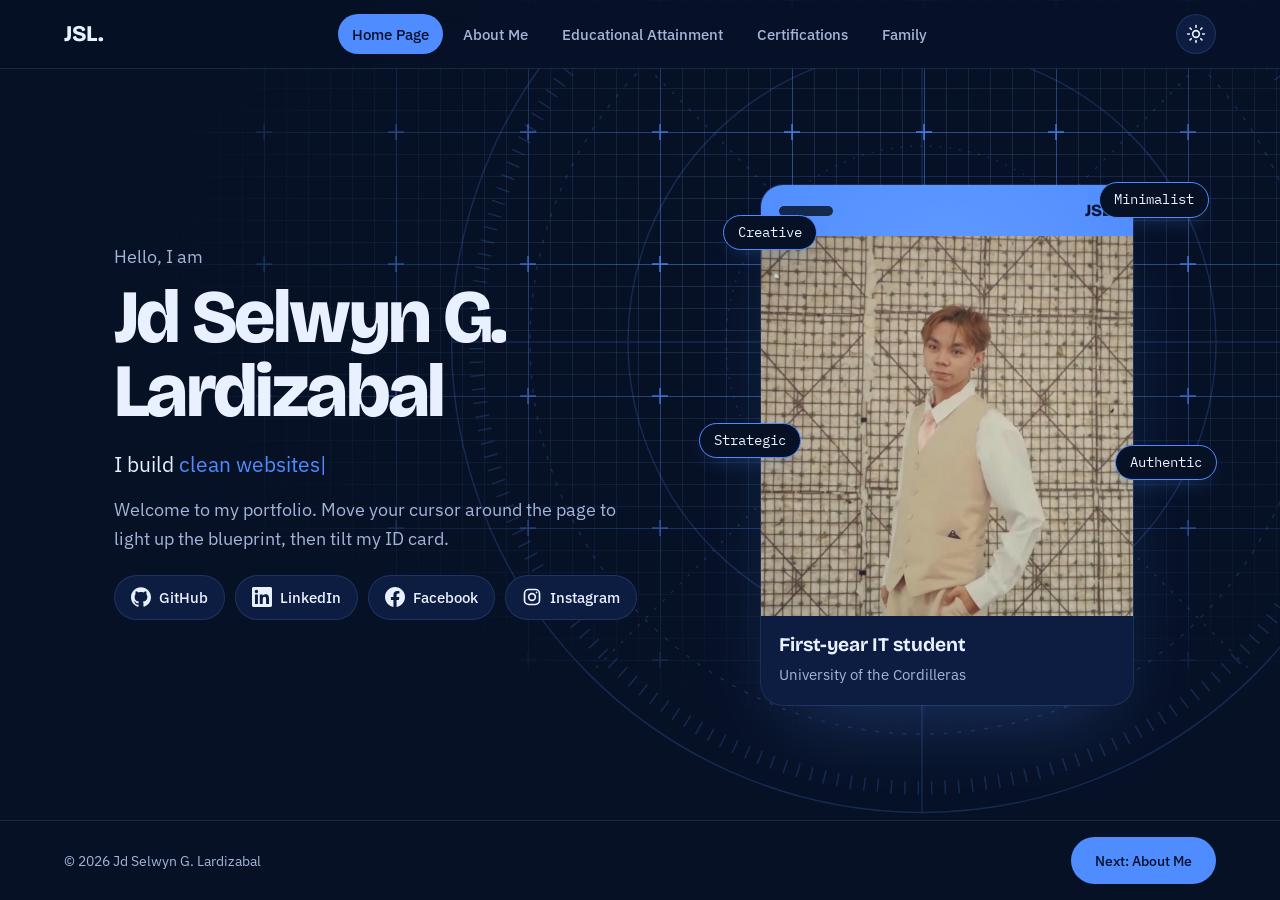
==== index.html @ 569a037f "Remove 'Balanced' list item from index.html" ====
<!DOCTYPE html>
<html lang="en" data-theme="dark">
<head>
  <meta charset="UTF-8">
  <meta name="viewport" content="width=device-width, initial-scale=1.0">
  <title>Lardizabal's Portfolio</title>
  <meta name="description" content="Portfolio of Jd Selwyn G. Lardizabal, IT student and aspiring full stack developer.">
  <script>
    /* Apply the saved theme before paint so the page doesn't flash */
    try { var t = localStorage.getItem('theme'); if (t) document.documentElement.dataset.theme = t; } catch (e) {}
  </script>
  <link rel="icon" type="image/x-icon" href="Favicon.ico"
  <link rel="preconnect" href="https://fonts.googleapis.com">
  <link rel="preconnect" href="https://fonts.gstatic.com" crossorigin>
  <link href="https://fonts.googleapis.com/css2?family=Bricolage+Grotesque:wght@600;700;800&family=IBM+Plex+Mono:wght@500&family=IBM+Plex+Sans:wght@400;500&display=swap" rel="stylesheet">
  <link rel="stylesheet" href="style.css">
</head>
<body>
  <a class="skip" href="#main">Skip to content</a>

  <header class="site-header">
    <a class="logo" href="index.html" aria-label="Home">JSL.</a>

    <nav id="nav" class="nav" aria-label="Main">
      <a href="index.html" aria-current="page">Home Page</a>
      <a href="about.html">About Me</a>
      <a href="education.html">Educational Attainment</a>
      <a href="certifications.html">Certifications</a>
      <a href="family.html">Family</a>
    </nav>

    <div class="header-actions">
      <button id="theme-toggle" class="icon-btn" type="button" aria-label="Switch to light mode" aria-pressed="false">
        <svg class="i-sun" viewBox="0 0 24 24" width="20" height="20" fill="none" stroke="currentColor" stroke-width="2" stroke-linecap="round" aria-hidden="true"><circle cx="12" cy="12" r="4"/><path d="M12 2v2M12 20v2M4.9 4.9l1.4 1.4M17.7 17.7l1.4 1.4M2 12h2M20 12h2M4.9 19.1l1.4-1.4M17.7 6.3l1.4-1.4"/></svg>
        <svg class="i-moon" viewBox="0 0 24 24" width="20" height="20" fill="none" stroke="currentColor" stroke-width="2" stroke-linecap="round" stroke-linejoin="round" aria-hidden="true"><path d="M21 12.8A9 9 0 1 1 11.2 3a7 7 0 0 0 9.8 9.8z"/></svg>
      </button>
      <button id="menu-toggle" class="icon-btn menu-btn" type="button" aria-label="Open menu" aria-expanded="false" aria-controls="nav">
        <svg viewBox="0 0 24 24" width="20" height="20" fill="none" stroke="currentColor" stroke-width="2" stroke-linecap="round" aria-hidden="true"><path d="M4 7h16M4 12h16M4 17h16"/></svg>
      </button>
    </div>
  </header>

  <main id="main" class="hero">
    <section class="intro">
      <p class="hello">Hello, I am</p>
      <h1><span class="shine">Jd Selwyn G. Lardizabal</span></h1>
      <p class="role" aria-label="I build clean websites, helpful projects, small useful tools and clean UI">I build <span id="typed" aria-hidden="true"></span><span class="caret" aria-hidden="true">|</span></p>
      <p class="lede">Welcome to my portfolio. Move your cursor around the page to light up the blueprint, then tilt my ID card.</p>

      <ul class="socials" aria-label="My profiles">
        <li>
          <a class="social-btn" href="https://github.com/Fizzy31" target="_blank" rel="noopener">
            <svg viewBox="0 0 24 24" width="20" height="20" fill="currentColor" aria-hidden="true"><path d="M12 .297c-6.63 0-12 5.373-12 12 0 5.303 3.438 9.8 8.205 11.385.6.113.82-.258.82-.577 0-.285-.01-1.04-.015-2.04-3.338.724-4.042-1.61-4.042-1.61C4.422 18.07 3.633 17.7 3.633 17.7c-1.087-.744.084-.729.084-.729 1.205.084 1.838 1.236 1.838 1.236 1.07 1.835 2.809 1.305 3.495.998.108-.776.417-1.305.76-1.605-2.665-.3-5.466-1.332-5.466-5.93 0-1.31.465-2.38 1.235-3.22-.135-.303-.54-1.523.105-3.176 0 0 1.005-.322 3.3 1.23.96-.267 1.98-.399 3-.405 1.02.006 2.04.138 3 .405 2.28-1.552 3.285-1.23 3.285-1.23.645 1.653.24 2.873.12 3.176.765.84 1.23 1.91 1.23 3.22 0 4.61-2.805 5.625-5.475 5.92.42.36.81 1.096.81 2.22 0 1.606-.015 2.896-.015 3.286 0 .315.21.69.825.57C20.565 22.092 24 17.592 24 12.297c0-6.627-5.373-12-12-12"/></svg>
            <span>GitHub</span>
          </a>
        </li>
        <li>
          <a class="social-btn" href="https://www.linkedin.com/in/jd-selwyn-lardizabal-b7290b43a/" target="_blank" rel="noopener">
            <svg viewBox="0 0 24 24" width="20" height="20" fill="currentColor" aria-hidden="true"><path d="M20.447 20.452h-3.554v-5.569c0-1.328-.027-3.037-1.852-3.037-1.853 0-2.136 1.445-2.136 2.939v5.667H9.351V9h3.414v1.561h.046c.477-.9 1.637-1.85 3.37-1.85 3.601 0 4.267 2.37 4.267 5.455v6.286zM5.337 7.433c-1.144 0-2.063-.926-2.063-2.065 0-1.138.92-2.063 2.063-2.063 1.14 0 2.064.925 2.064 2.063 0 1.139-.925 2.065-2.064 2.065zm1.782 13.019H3.555V9h3.564v11.452zM22.225 0H1.771C.792 0 0 .774 0 1.729v20.542C0 23.227.792 24 1.771 24h20.451C23.2 24 24 23.227 24 22.271V1.729C24 .774 23.2 0 22.222 0h.003z"/></svg>
            <span>LinkedIn</span>
          </a>
        </li>
        <li>
          <a class="social-btn" href="https://www.facebook.com/JADEYYY31111" target="_blank" rel="noopener">
            <svg viewBox="0 0 24 24" width="20" height="20" fill="currentColor" aria-hidden="true"><path d="M24 12.073c0-6.627-5.373-12-12-12s-12 5.373-12 12c0 5.99 4.388 10.954 10.125 11.854v-8.385H7.078v-3.47h3.047V9.43c0-3.007 1.792-4.669 4.533-4.669 1.312 0 2.686.235 2.686.235v2.953H15.83c-1.491 0-1.956.925-1.956 1.874v2.25h3.328l-.532 3.47h-2.796v8.385C19.612 23.027 24 18.062 24 12.073z"/></svg>
            <span>Facebook</span>
          </a>
        </li>
        <li>
          <a class="social-btn" href="https://www.instagram.com/kokakkers/" target="_blank" rel="noopener">
            <svg viewBox="0 0 24 24" width="20" height="20" fill="none" stroke="currentColor" stroke-width="2" aria-hidden="true"><rect x="3" y="3" width="18" height="18" rx="5"/><circle cx="12" cy="12" r="4"/><circle cx="17.5" cy="6.5" r="1" fill="currentColor" stroke="none"/></svg>
            <span>Instagram</span>
          </a>
        </li>
      </ul>
    </section>

    <figure class="portrait">
      <div class="id-card" id="id-card">
        <div class="id-strip"><span class="slot"></span><span class="id-logo">JSL.</span></div>
        <div class="id-photo">
          <img src="profile.png" alt="Profile photo of Jd Selwyn" width="1288" height="1168">
        </div>
        <figcaption class="id-plate">
          <b>First-year IT student</b>
          <span>University of the Cordilleras</span>
        </figcaption>
        <span class="glare" aria-hidden="true"></span>
      </div>
      <ul class="orbit" aria-label="Small Infos">
        <li style="--x:-6%;--y:8%;--d:0s">Creative</li>
        <li style="--x:88%;--y:2%;--d:-1.2s">Minimalist</li>
        <li style="--x:-12%;--y:46%;--d:-2.4s">Strategic</li>
        <li style="--x:92%;--y:50%;--d:-0.6s">Authentic</li>
      </ul>
    </figure>
  </main>

  <footer class="site-footer">
    <p>&copy; <span id="year">2026</span> Jd Selwyn G. Lardizabal</p>
    <a class="btn" href="about.html">Next: About Me</a>
  </footer>

  <script src="script.js"></script>
</body>
</html>
---- style.css ----
/* ---------- Tokens ---------- */
:root {
  --font-head: "Bricolage Grotesque", system-ui, sans-serif;
  --font-body: "IBM Plex Sans", system-ui, sans-serif;
  --font-mono: "IBM Plex Mono", ui-monospace, monospace;
  --radius: 14px;
}

:root[data-theme="dark"] {
  --bg: #071126;
  --panel: #0d1d42;
  --ink: #e9f0ff;
  --muted: #a3b5da;
  --line: rgba(120, 168, 255, 0.16);
  --accent: #4f8cff;
  --on-accent: #05102a;
  --glow: rgba(79, 140, 255, 0.3);
  color-scheme: dark;
}

:root[data-theme="light"] {
  --bg: #f6f9ff;
  --panel: #e4ecff;
  --ink: #0a1a40;
  --muted: #47598a;
  --line: rgba(31, 79, 216, 0.18);
  --accent: #1f4fd8;
  --on-accent: #ffffff;
  --glow: rgba(31, 79, 216, 0.18);
  color-scheme: light;
}

/* ---------- Base ---------- */
*, *::before, *::after { box-sizing: border-box; }
html { scroll-behavior: smooth; }

body {
  margin: 0;
  min-height: 100vh;
  display: flex;
  flex-direction: column;
  background: var(--bg);
  color: var(--ink);
  font-family: var(--font-body);
  font-size: 1.0625rem;
  line-height: 1.6;
  transition: background-color 0.3s, color 0.3s;
}

/* ---------- Drafting-sheet background ----------
   Layers: minor grid (22px) + major grid (132px, every 6th line),
   registration crosses at the major intersections, and a slowly
   turning compass drawing behind the ID card. */
:root { --major: color-mix(in srgb, var(--accent) 38%, transparent); }

/* Minor + major grid, fading out away from the card */
body::before {
  content: "";
  position: fixed;
  inset: 0;
  z-index: -1;
  background-image:
    linear-gradient(var(--major) 1px, transparent 1px),
    linear-gradient(90deg, var(--major) 1px, transparent 1px),
    linear-gradient(var(--line) 1px, transparent 1px),
    linear-gradient(90deg, var(--line) 1px, transparent 1px);
  background-size: 132px 132px, 132px 132px, 22px 22px, 22px 22px;
  -webkit-mask-image: radial-gradient(ellipse 80% 70% at 70% 30%, #000 20%, transparent 75%);
          mask-image: radial-gradient(ellipse 80% 70% at 70% 30%, #000 20%, transparent 75%);
}

/* Brighter grid that follows the cursor like a flashlight */
body::after {
  content: "";
  position: fixed;
  inset: 0;
  z-index: -1;
  pointer-events: none;
  background-image:
    linear-gradient(var(--accent) 1px, transparent 1px),
    linear-gradient(90deg, var(--accent) 1px, transparent 1px),
    linear-gradient(var(--accent) 1px, transparent 1px),
    linear-gradient(90deg, var(--accent) 1px, transparent 1px);
  background-size: 132px 132px, 132px 132px, 22px 22px, 22px 22px;
  opacity: 0.55;
  -webkit-mask-image: radial-gradient(circle 190px at var(--sx, -300px) var(--sy, -300px), #000, transparent);
          mask-image: radial-gradient(circle 190px at var(--sx, -300px) var(--sy, -300px), #000, transparent);
}

/* Registration crosses where the major lines meet */
html::after {
  content: "";
  position: fixed;
  inset: 0;
  z-index: -1;
  pointer-events: none;
  background: var(--accent);
  opacity: 0.7;
  -webkit-mask-image: radial-gradient(ellipse 80% 70% at 70% 30%, #000 20%, transparent 75%), url("data:image/svg+xml,%3Csvg xmlns='http://www.w3.org/2000/svg' width='132' height='132' viewBox='0 0 132 132' fill='none' stroke='%23000' stroke-width='2'%3E%3Cpath d='M0 0H8M0 0V8M132 0H124M132 0V8M0 132H8M0 132V124M132 132H124M132 132V124'/%3E%3C/svg%3E");
          mask-image: radial-gradient(ellipse 80% 70% at 70% 30%, #000 20%, transparent 75%), url("data:image/svg+xml,%3Csvg xmlns='http://www.w3.org/2000/svg' width='132' height='132' viewBox='0 0 132 132' fill='none' stroke='%23000' stroke-width='2'%3E%3Cpath d='M0 0H8M0 0V8M132 0H124M132 0V8M0 132H8M0 132V124M132 132H124M132 132V124'/%3E%3C/svg%3E");
  -webkit-mask-size: auto, 132px 132px;
          mask-size: auto, 132px 132px;
  -webkit-mask-repeat: no-repeat, repeat;
          mask-repeat: no-repeat, repeat;
  -webkit-mask-composite: source-in;
          mask-composite: intersect;
}

/* Compass drawing: concentric rings, tick ring, crosshair, one bold sweep arc */
html::before {
  content: "";
  position: fixed;
  left: 72%;
  top: 38%;
  z-index: -1;
  width: min(980px, 120vw);
  aspect-ratio: 1;
  pointer-events: none;
  background: var(--accent);
  opacity: 0.2;
  -webkit-mask: url("data:image/svg+xml,%3Csvg xmlns='http://www.w3.org/2000/svg' viewBox='0 0 1000 1000' fill='none' stroke='%23000' stroke-width='1.5'%3E%3Ccircle cx='500' cy='500' r='480'/%3E%3Ccircle cx='500' cy='500' r='400' stroke-dasharray='4 10'/%3E%3Ccircle cx='500' cy='500' r='300'/%3E%3Ccircle cx='500' cy='500' r='200' stroke-dasharray='2 8'/%3E%3Ccircle cx='500' cy='500' r='100'/%3E%3Ccircle cx='500' cy='500' r='455' stroke-width='14' stroke-dasharray='1.5 12.3'/%3E%3Cpath d='M500 20V980M20 500H980'/%3E%3Cpath d='M160 160L840 840M840 160L160 840' stroke-dasharray='3 9'/%3E%3Cpath d='M500 20A480 480 0 0 1 980 500' stroke-width='4'/%3E%3Ccircle cx='500' cy='500' r='6'/%3E%3C/svg%3E") center / contain no-repeat;
          mask: url("data:image/svg+xml,%3Csvg xmlns='http://www.w3.org/2000/svg' viewBox='0 0 1000 1000' fill='none' stroke='%23000' stroke-width='1.5'%3E%3Ccircle cx='500' cy='500' r='480'/%3E%3Ccircle cx='500' cy='500' r='400' stroke-dasharray='4 10'/%3E%3Ccircle cx='500' cy='500' r='300'/%3E%3Ccircle cx='500' cy='500' r='200' stroke-dasharray='2 8'/%3E%3Ccircle cx='500' cy='500' r='100'/%3E%3Ccircle cx='500' cy='500' r='455' stroke-width='14' stroke-dasharray='1.5 12.3'/%3E%3Cpath d='M500 20V980M20 500H980'/%3E%3Cpath d='M160 160L840 840M840 160L160 840' stroke-dasharray='3 9'/%3E%3Cpath d='M500 20A480 480 0 0 1 980 500' stroke-width='4'/%3E%3Ccircle cx='500' cy='500' r='6'/%3E%3C/svg%3E") center / contain no-repeat;
  transform: translate(-50%, -50%);
  animation: compass 160s linear infinite;
}
@keyframes compass {
  to { transform: translate(-50%, -50%) rotate(360deg); }
}
@media (max-width: 860px) {
  html::before { left: 50%; top: 30%; }
}

a { color: inherit; }
:focus-visible { outline: 2px solid var(--accent); outline-offset: 3px; border-radius: 6px; }

.skip {
  position: absolute;
  left: -999px;
  top: 8px;
  background: var(--accent);
  color: var(--on-accent);
  padding: 8px 14px;
  border-radius: 8px;
  z-index: 20;
}
.skip:focus { left: 8px; }

/* ---------- Header ---------- */
.site-header {
  position: sticky;
  top: 0;
  z-index: 10;
  display: flex;
  align-items: center;
  justify-content: space-between;
  gap: 16px;
  padding: 14px clamp(20px, 5vw, 64px);
  background: color-mix(in srgb, var(--bg) 82%, transparent);
  -webkit-backdrop-filter: blur(10px);
          backdrop-filter: blur(10px);
  border-bottom: 1px solid var(--line);
}

.logo {
  font-family: var(--font-head);
  font-weight: 800;
  font-size: 1.4rem;
  letter-spacing: -0.02em;
  text-decoration: none;
}

.nav { display: flex; gap: 6px; }
.nav a {
  text-decoration: none;
  padding: 8px 14px;
  border-radius: 999px;
  color: var(--muted);
  font-weight: 500;
  font-size: 0.95rem;
  transition: color 0.2s, background-color 0.2s;
}
.nav a:hover { color: var(--ink); background: var(--panel); }
.nav a[aria-current="page"] { color: var(--on-accent); background: var(--accent); }

.header-actions { display: flex; gap: 8px; }

.icon-btn {
  display: grid;
  place-items: center;
  width: 40px;
  height: 40px;
  border: 1px solid var(--line);
  border-radius: 50%;
  background: var(--panel);
  color: var(--ink);
  cursor: pointer;
  transition: transform 0.2s, border-color 0.2s;
}
.icon-btn:hover { border-color: var(--accent); }
.icon-btn:active { transform: scale(0.94); }
.menu-btn { display: none; }

/* Show the icon for the mode you can switch to */
:root[data-theme="dark"] .i-moon,
:root[data-theme="light"] .i-sun { display: none; }

/* ---------- Hero ---------- */
.hero {
  flex: 1;
  display: grid;
  grid-template-columns: 1.1fr 0.9fr;
  align-items: center;
  gap: clamp(32px, 6vw, 88px);
  width: 100%;
  max-width: 1180px;
  margin: 0 auto;
  padding: clamp(32px, 6vw, 72px) clamp(20px, 5vw, 64px);
}

.hello {
  margin: 0 0 10px;
  color: var(--muted);
  font-size: 1.15rem;
}

h1 {
  margin: 0 0 20px;
  font-family: var(--font-head);
  font-weight: 800;
  font-size: clamp(2.5rem, 6.2vw, 4.7rem);
  line-height: 0.98;
  letter-spacing: -0.035em;
}

/* Name: a highlight sweeps across it every few seconds */
.shine {
  background-image: linear-gradient(100deg, var(--ink) 0 40%, var(--accent) 50%, var(--ink) 60% 100%);
  background-size: 250% 100%;
  background-position: 100% 0;
  -webkit-background-clip: text;
          background-clip: text;
  color: transparent;
  -webkit-text-fill-color: transparent;
  animation: shine 3s ease-in-out infinite;
}
@keyframes shine {
  0%   { background-position: 100% 0; }
  30%  { background-position: 0% 0; }
  100% { background-position: 0% 0; }
}

/* Typing line */
.role { margin: 0 0 14px; font-size: 1.3rem; }
#typed { color: var(--accent); }
.caret { color: var(--accent); animation: blink 1s steps(1) infinite; }
@keyframes blink { 50% { opacity: 0; } }

.lede {
  max-width: 52ch;
  margin: 0 0 22px;
  font-size: 1.125rem;
  color: var(--muted);
}

.chips {
  display: flex;
  flex-wrap: wrap;
  gap: 8px;
  margin: 0 0 28px;
  padding: 0;
  list-style: none;
}
.chips li {
  padding: 5px 14px;
  border: 1px solid var(--line);
  border-radius: 999px;
  background: var(--panel);
  font-size: 0.9rem;
  font-weight: 500;
}

/* Social buttons */
.socials { display: flex; flex-wrap: wrap; gap: 10px; margin: 0 0 28px; padding: 0; list-style: none; }
.social-btn {
  display: inline-flex;
  align-items: center;
  gap: 8px;
  padding: 9px 16px;
  border: 1px solid var(--line);
  border-radius: 999px;
  background: var(--panel);
  color: var(--ink);
  font-size: 0.95rem;
  font-weight: 500;
  text-decoration: none;
  transition: transform 0.2s, border-color 0.2s, color 0.2s;
}
.social-btn:hover { border-color: var(--accent); color: var(--accent); transform: translateY(-2px); }

.btn {
  display: inline-block;
  padding: 12px 24px;
  border-radius: 999px;
  background: var(--accent);
  color: var(--on-accent);
  font-weight: 500;
  text-decoration: none;
  transition: transform 0.2s, box-shadow 0.2s;
}
.btn:hover { transform: translateY(-2px); box-shadow: 0 8px 24px -6px var(--glow); }

/* ---------- ID card portrait ---------- */
.portrait { position: relative; margin: 0; justify-self: center; width: 100%; max-width: 400px; padding: 14px; }

.id-card {
  --rx: 0deg; --ry: 0deg; --gx: 50%; --gy: 20%;
  position: relative;
  overflow: hidden;
  border-radius: 22px;
  background: var(--panel);
  box-shadow: 0 0 0 1px var(--line), 0 40px 80px -30px var(--glow);
  transform: perspective(900px) rotateX(var(--rx)) rotateY(var(--ry));
  transition: transform 0.5s cubic-bezier(0.2, 0.7, 0.2, 1);
  will-change: transform;
}
.id-card.live { transition: transform 0.08s linear; }

.id-strip {
  display: flex;
  align-items: center;
  justify-content: space-between;
  padding: 12px 18px;
  background: var(--accent);
  color: var(--on-accent);
}
.slot { width: 54px; height: 10px; border-radius: 999px; background: var(--bg); opacity: 0.85; }
.id-logo { font-family: var(--font-head); font-weight: 800; letter-spacing: -0.02em; }

.id-photo { aspect-ratio: 1 / 1.02; }
.id-photo img {
  display: block;
  width: 100%;
  height: 100%;
  object-fit: cover;
  object-position: 62% 30%;
}

.id-plate { display: grid; gap: 2px; padding: 14px 18px 18px; }
.id-plate b { font-family: var(--font-head); font-size: 1.2rem; font-weight: 700; }
.id-plate span { color: var(--muted); font-size: 0.95rem; }

/* Light that follows the pointer across the card */
.glare {
  position: absolute;
  inset: 0;
  pointer-events: none;
  background: radial-gradient(circle at var(--gx) var(--gy), rgba(255, 255, 255, 0.28), transparent 55%);
  mix-blend-mode: soft-light;
}

/* Language badges floating around the card */
.orbit { margin: 0; padding: 0; list-style: none; }
.orbit li {
  position: absolute;
  left: var(--x);
  top: var(--y);
  z-index: 2;
  padding: 6px 14px;
  border: 1px solid var(--accent);
  border-radius: 999px;
  background: var(--bg);
  color: var(--ink);
  font-family: var(--font-mono);
  font-size: 0.85rem;
  box-shadow: 0 8px 22px -8px var(--glow);
  animation: bob 5s ease-in-out infinite;
  animation-delay: var(--d);
}
@keyframes bob { 0%, 100% { transform: translateY(0); } 50% { transform: translateY(-8px); } }

/* ---------- Inner pages ---------- */
.page {
  flex: 1;
  width: 100%;
  max-width: 880px;
  margin: 0 auto;
  padding: clamp(32px, 6vw, 72px) clamp(20px, 5vw, 64px);
}
.page h1 { margin: 0 0 18px; font-family: var(--font-head); font-weight: 800; font-size: clamp(2.2rem, 5.5vw, 3.6rem); line-height: 1.05; letter-spacing: -0.03em; }
.page h2 { margin: 34px 0 12px; font-family: var(--font-head); font-size: 1.35rem; }
.page .lede { max-width: 60ch; }

.chips { display: flex; flex-wrap: wrap; gap: 8px; margin: 0 0 8px; padding: 0; list-style: none; }
.chips li { padding: 5px 14px; border: 1px solid var(--line); border-radius: 999px; background: var(--panel); font-size: 0.9rem; font-weight: 500; }

.cards { display: grid; grid-template-columns: repeat(auto-fit, minmax(240px, 1fr)); gap: 16px; margin-top: 28px; }
.card { padding: 20px; border: 1px solid var(--line); border-radius: var(--radius); background: color-mix(in srgb, var(--panel) 70%, transparent); }
.card h3, .timeline h3 { margin: 0 0 6px; font-family: var(--font-head); font-size: 1.15rem; }
.card p, .timeline p { margin: 0; color: var(--muted); }
.todo { border-style: dashed; }

.timeline { margin: 28px 0 0; padding: 0 0 0 26px; list-style: none; border-left: 2px solid var(--accent); }
.timeline li { position: relative; padding: 0 0 28px; }
.timeline li::before { content: ""; position: absolute; left: -35px; top: 6px; width: 14px; height: 14px; border-radius: 50%; background: var(--accent); box-shadow: 0 0 0 4px var(--bg); }
.timeline li.todo::before { background: var(--bg); border: 2px solid var(--accent); }

/* ---------- Footer ---------- */
.site-footer {
  display: flex;
  align-items: center;
  justify-content: space-between;
  gap: 16px;
  padding: 16px clamp(20px, 5vw, 64px);
  border-top: 1px solid var(--line);
  color: var(--muted);
  font-size: 0.9rem;
}
.site-footer p { margin: 0; }

/* ---------- One page-load sequence ---------- */
@keyframes rise {
  from { opacity: 0; transform: translateY(14px); }
  to   { opacity: 1; transform: none; }
}
.intro > *, .portrait { animation: rise 0.7s cubic-bezier(0.2, 0.7, 0.2, 1) both; }
.intro > :nth-child(2) { animation-delay: 0.08s; }
.intro > :nth-child(3) { animation-delay: 0.16s; }
.intro > :nth-child(4) { animation-delay: 0.24s; }
.intro > :nth-child(5) { animation-delay: 0.32s; }
.portrait { animation-delay: 0.2s; }

/* ---------- Responsive ---------- */
@media (max-width: 860px) {
  .hero { grid-template-columns: 1fr; }
  .portrait { max-width: 340px; order: -1; }
}

@media (max-width: 980px) {

  .menu-btn { display: grid; }
  .nav {
    position: absolute;
    top: 100%;
    left: 0;
    right: 0;
    flex-direction: column;
    gap: 2px;
    padding: 10px clamp(20px, 5vw, 64px) 16px;
    background: var(--bg);
    border-bottom: 1px solid var(--line);
    display: none;
  }
  .nav.open { display: flex; }
  .nav a { padding: 12px 14px; }
}

@media (prefers-reduced-motion: reduce) {
  *, *::before, *::after { animation: none !important; transition: none !important; }
  html { scroll-behavior: auto; }
}
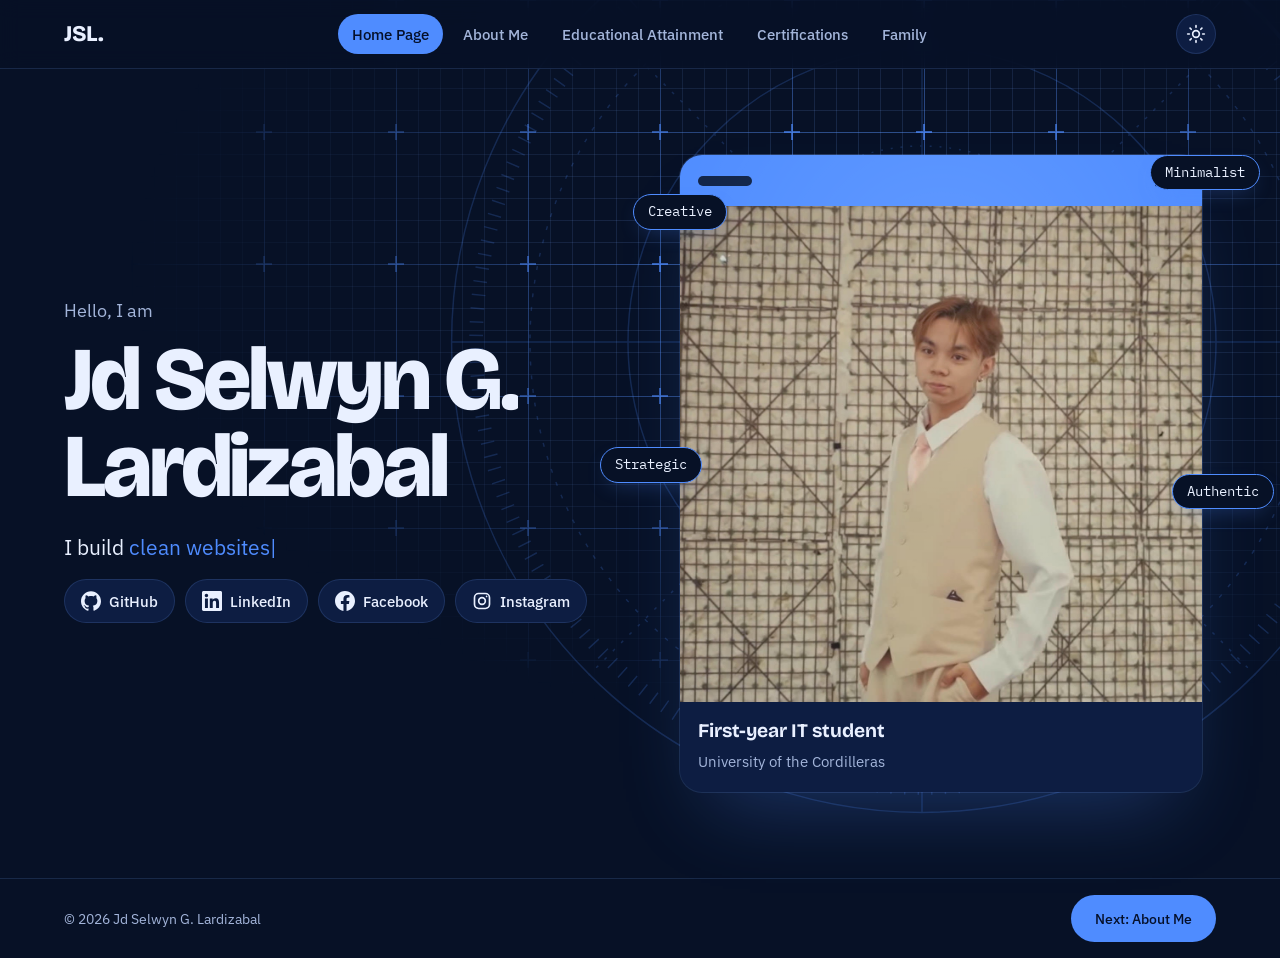
==== commit bd435a4d: "Add files via upload" ====
--- a/index.html
+++ b/index.html
@@ -9,7 +9,7 @@
     /* Apply the saved theme before paint so the page doesn't flash */
     try { var t = localStorage.getItem('theme'); if (t) document.documentElement.dataset.theme = t; } catch (e) {}
   </script>
-  <link rel="icon" type="image/x-icon" href="Favicon.ico"
+  <link rel="icon" type="image/x-icon" href="Favicon.ico">
   <link rel="preconnect" href="https://fonts.googleapis.com">
   <link rel="preconnect" href="https://fonts.gstatic.com" crossorigin>
   <link href="https://fonts.googleapis.com/css2?family=Bricolage+Grotesque:wght@600;700;800&family=IBM+Plex+Mono:wght@500&family=IBM+Plex+Sans:wght@400;500&display=swap" rel="stylesheet">
@@ -45,7 +45,6 @@
       <p class="hello">Hello, I am</p>
       <h1><span class="shine">Jd Selwyn G. Lardizabal</span></h1>
       <p class="role" aria-label="I build clean websites, helpful projects, small useful tools and clean UI">I build <span id="typed" aria-hidden="true"></span><span class="caret" aria-hidden="true">|</span></p>
-      <p class="lede">Welcome to my portfolio. Move your cursor around the page to light up the blueprint, then tilt my ID card.</p>
 
       <ul class="socials" aria-label="My profiles">
         <li>
--- a/style.css
+++ b/style.css
@@ -208,11 +208,11 @@
 .hero {
   flex: 1;
   display: grid;
-  grid-template-columns: 1.1fr 0.9fr;
+  grid-template-columns: 1fr 1fr;
   align-items: center;
-  gap: clamp(32px, 6vw, 88px);
+  gap: clamp(28px, 4vw, 64px);
   width: 100%;
-  max-width: 1180px;
+  max-width: 1400px;
   margin: 0 auto;
   padding: clamp(32px, 6vw, 72px) clamp(20px, 5vw, 64px);
 }
@@ -227,7 +227,7 @@
   margin: 0 0 20px;
   font-family: var(--font-head);
   font-weight: 800;
-  font-size: clamp(2.5rem, 6.2vw, 4.7rem);
+  font-size: clamp(2.8rem, 7vw, 5.6rem);
   line-height: 0.98;
   letter-spacing: -0.035em;
 }
@@ -310,7 +310,7 @@
 .btn:hover { transform: translateY(-2px); box-shadow: 0 8px 24px -6px var(--glow); }
 
 /* ---------- ID card portrait ---------- */
-.portrait { position: relative; margin: 0; justify-self: center; width: 100%; max-width: 400px; padding: 14px; }
+.portrait { position: relative; margin: 0; justify-self: center; width: 100%; max-width: 640px; padding: 14px; }
 
 .id-card {
   --rx: 0deg; --ry: 0deg; --gx: 50%; --gy: 20%;
@@ -336,7 +336,7 @@
 .slot { width: 54px; height: 10px; border-radius: 999px; background: var(--bg); opacity: 0.85; }
 .id-logo { font-family: var(--font-head); font-weight: 800; letter-spacing: -0.02em; }
 
-.id-photo { aspect-ratio: 1 / 1.02; }
+.id-photo { aspect-ratio: 1 / 0.95; }
 .id-photo img {
   display: block;
   width: 100%;
@@ -404,6 +404,81 @@
 .timeline li::before { content: ""; position: absolute; left: -35px; top: 6px; width: 14px; height: 14px; border-radius: 50%; background: var(--accent); box-shadow: 0 0 0 4px var(--bg); }
 .timeline li.todo::before { background: var(--bg); border: 2px solid var(--accent); }
 
+/* ---------- About page: a drafting sheet with dimension lines ---------- */
+@property --draw { syntax: "<percentage>"; inherits: false; initial-value: 100%; }
+
+.about {
+  flex: 1;
+  width: 100%;
+  max-width: 1040px;
+  margin: 0 auto;
+  padding: clamp(28px, 5vw, 64px) clamp(16px, 4vw, 48px);
+}
+
+/* Sheet border: outer frame plus a thin inner frame, like a drawing sheet */
+.sheet {
+  position: relative;
+  padding: clamp(32px, 6vw, 80px) clamp(24px, 6vw, 88px);
+  border: 1px solid var(--accent);
+  background: color-mix(in srgb, var(--bg) 80%, transparent);
+}
+.sheet::before {
+  content: "";
+  position: absolute;
+  inset: 8px;
+  border: 1px solid var(--line);
+  pointer-events: none;
+}
+
+.about h1 {
+  margin: 0 0 clamp(24px, 4vw, 44px);
+  font-family: var(--font-head);
+  font-weight: 700;
+  font-size: 1.25rem;
+  letter-spacing: -0.01em;
+  color: var(--muted);
+}
+
+.about-lead {
+  position: relative;
+  margin: 0 0 clamp(32px, 5vw, 56px);
+  font-family: var(--font-head);
+  font-weight: 600;
+  font-size: clamp(1.6rem, 3.8vw, 2.8rem);
+  line-height: 1.55;
+  letter-spacing: -0.02em;
+  text-wrap: pretty;
+}
+
+/* Smaller notes sit to the right, like notes on a drawing */
+.about-body {
+  display: grid;
+  gap: 1.1em;
+  max-width: 60ch;
+  margin-left: auto;
+}
+.about-body p { margin: 0; color: var(--muted); font-size: 1.125rem; line-height: 1.7; }
+.about-body .dim { color: var(--ink); }
+
+/* Dimension line: end ticks plus a line that draws in under key phrases */
+.dim {
+  --draw: 100%;
+  padding-bottom: 0.22em;
+  background:
+    linear-gradient(var(--accent), var(--accent)) 0 100% / 1.5px 0.34em no-repeat,
+    linear-gradient(var(--accent), var(--accent)) 100% 100% / 1.5px 0.34em no-repeat,
+    linear-gradient(var(--accent), var(--accent)) 0 calc(100% - 0.17em) / var(--draw) 1.5px no-repeat;
+  -webkit-box-decoration-break: clone;
+          box-decoration-break: clone;
+  animation: draw 1s cubic-bezier(0.2, 0.7, 0.2, 1) both;
+  animation-delay: calc(0.4s + var(--i, 0) * 0.3s);
+}
+@keyframes draw { from { --draw: 0%; } to { --draw: 100%; } }
+
+@media (max-width: 700px) {
+  .about-body { margin-left: 0; }
+}
+
 /* ---------- Footer ---------- */
 .site-footer {
   display: flex;
@@ -432,7 +507,7 @@
 /* ---------- Responsive ---------- */
 @media (max-width: 860px) {
   .hero { grid-template-columns: 1fr; }
-  .portrait { max-width: 340px; order: -1; }
+  .portrait { max-width: 440px; order: -1; }
 }
 
 @media (max-width: 980px) {
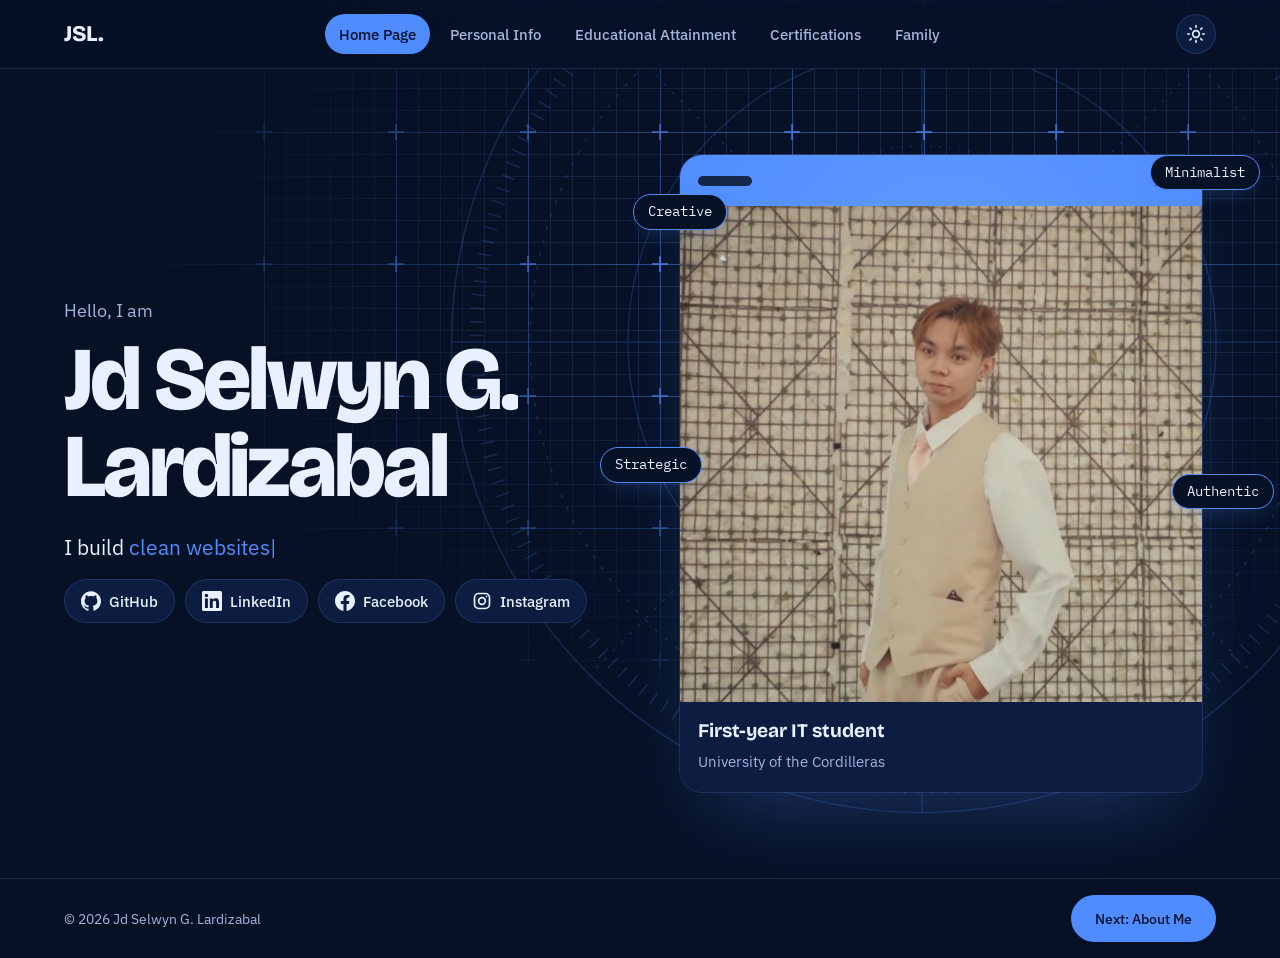
==== commit 167eac44: "Change 'About Me' link text to 'Personal Info'" ====
--- a/index.html
+++ b/index.html
@@ -23,7 +23,7 @@
 
     <nav id="nav" class="nav" aria-label="Main">
       <a href="index.html" aria-current="page">Home Page</a>
-      <a href="about.html">About Me</a>
+      <a href="about.html">Personal Info</a>
       <a href="education.html">Educational Attainment</a>
       <a href="certifications.html">Certifications</a>
       <a href="family.html">Family</a>
--- a/style.css
+++ b/style.css
@@ -409,16 +409,26 @@
 
 .about {
   flex: 1;
+  min-height: 0;
+  display: flex;
   width: 100%;
-  max-width: 1040px;
+  max-width: 1500px;
   margin: 0 auto;
-  padding: clamp(28px, 5vw, 64px) clamp(16px, 4vw, 48px);
-}
+  padding: clamp(12px, 2.5vh, 40px) clamp(12px, 4vw, 48px);
+}
+
+/* Fit the About page in one screen: the page itself never scrolls */
+body.about-page { height: 100vh; height: 100dvh; min-height: 0; overflow: hidden; }
 
 /* Sheet border: outer frame plus a thin inner frame, like a drawing sheet */
 .sheet {
   position: relative;
-  padding: clamp(32px, 6vw, 80px) clamp(24px, 6vw, 88px);
+  flex: 1;
+  min-height: 0;
+  display: flex;
+  flex-direction: column;
+  overflow: hidden;
+  padding: clamp(18px, 3.5vh, 56px) clamp(18px, 4.5vw, 72px);
   border: 1px solid var(--accent);
   background: color-mix(in srgb, var(--bg) 80%, transparent);
 }
@@ -431,34 +441,49 @@
 }
 
 .about h1 {
-  margin: 0 0 clamp(24px, 4vw, 44px);
+  margin: auto 0 clamp(12px, 3vh, 36px);
   font-family: var(--font-head);
   font-weight: 700;
-  font-size: 1.25rem;
+  font-size: clamp(1rem, 2.4vh, 1.25rem);
   letter-spacing: -0.01em;
   color: var(--muted);
 }
 
+.about-text { display: grid; gap: clamp(16px, 3vh, 40px); margin-bottom: auto; }
+
 .about-lead {
-  position: relative;
-  margin: 0 0 clamp(32px, 5vw, 56px);
+  margin: 0;
   font-family: var(--font-head);
   font-weight: 600;
-  font-size: clamp(1.6rem, 3.8vw, 2.8rem);
+  font-size: calc(clamp(1.1rem, min(2.6vw, 4.2vh), 2.4rem) * var(--fit, 1));
   line-height: 1.55;
   letter-spacing: -0.02em;
   text-wrap: pretty;
 }
 
-/* Smaller notes sit to the right, like notes on a drawing */
+/* Smaller notes sit beside the intro, like notes on a drawing */
 .about-body {
   display: grid;
-  gap: 1.1em;
-  max-width: 60ch;
-  margin-left: auto;
-}
-.about-body p { margin: 0; color: var(--muted); font-size: 1.125rem; line-height: 1.7; }
+  gap: 0.9em;
+  align-content: start;
+}
+.about-body p { margin: 0; color: var(--muted); font-size: calc(clamp(1rem, 3.3vh, 1.8rem) * var(--fit, 1)); line-height: 1.5; }
 .about-body .dim { color: var(--ink); }
+
+@media (max-width: 899px) {
+  .sheet { padding: clamp(16px, 3vh, 32px) 20px; }
+  .about h1 { margin-bottom: 10px; }
+  .about-text { gap: 14px; }
+  .about-lead { font-size: calc(clamp(0.95rem, min(4.6vw, 2.9vh), 1.6rem) * var(--fit, 1)); line-height: 1.5; }
+  .about-body { gap: 0.7em; }
+  .about-body p { font-size: calc(clamp(0.95rem, min(4.6vw, 2.9vh), 1.3rem) * var(--fit, 1)); line-height: 1.5; }
+  .site-footer { padding-block: 10px; }
+  .site-footer .btn { padding: 9px 18px; font-size: 0.9rem; }
+}
+
+@media (min-width: 900px) {
+  .about-text { grid-template-columns: 1fr 1fr; gap: clamp(32px, 5vw, 72px); align-items: start; }
+}
 
 /* Dimension line: end ticks plus a line that draws in under key phrases */
 .dim {
@@ -474,10 +499,6 @@
   animation-delay: calc(0.4s + var(--i, 0) * 0.3s);
 }
 @keyframes draw { from { --draw: 0%; } to { --draw: 100%; } }
-
-@media (max-width: 700px) {
-  .about-body { margin-left: 0; }
-}
 
 /* ---------- Footer ---------- */
 .site-footer {
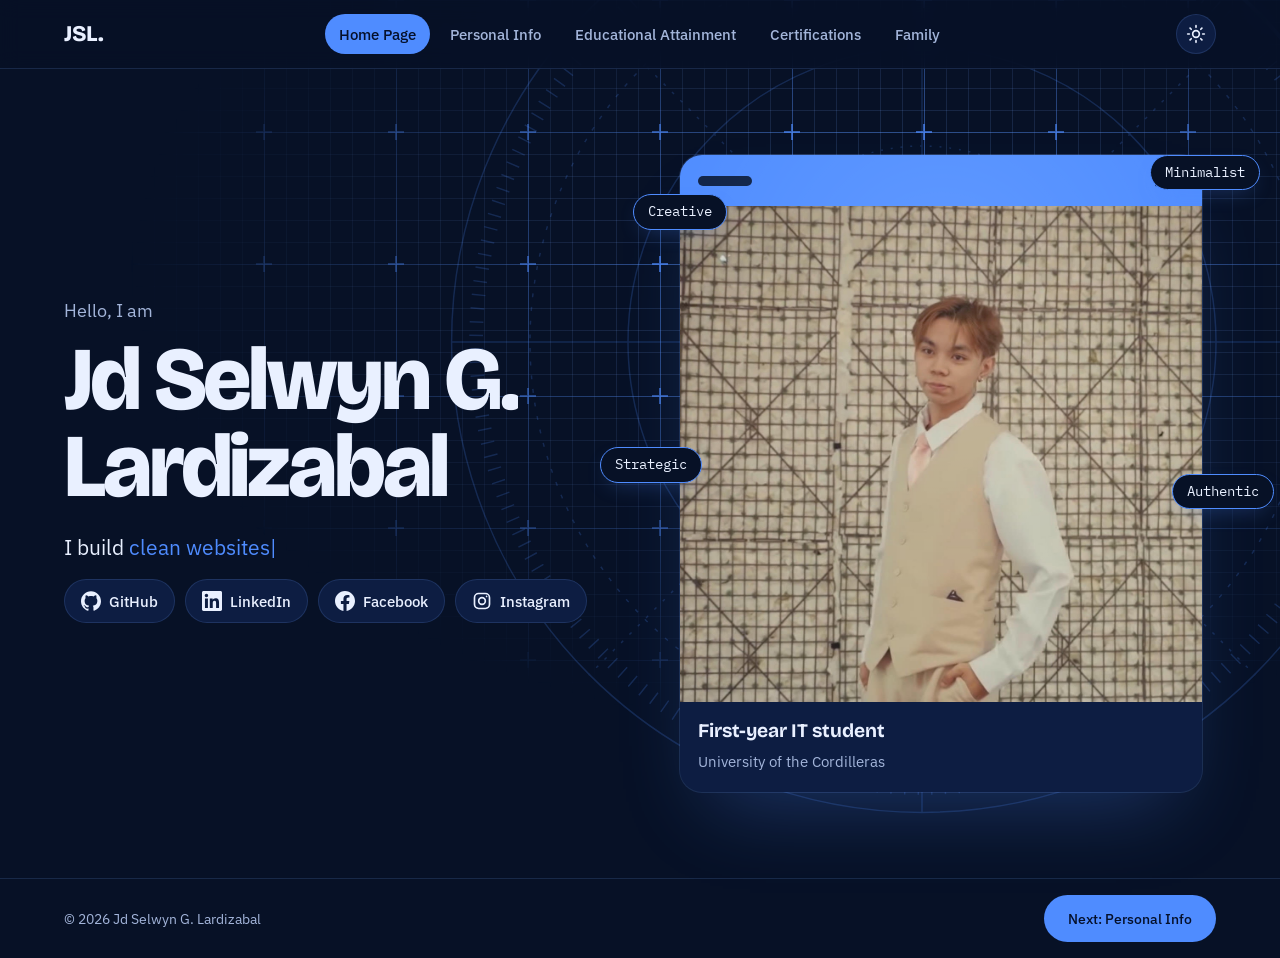
==== commit c0082f26: "Change footer link text from 'About Me' to 'Personal Info'" ====
--- a/index.html
+++ b/index.html
@@ -97,7 +97,7 @@
 
   <footer class="site-footer">
     <p>&copy; <span id="year">2026</span> Jd Selwyn G. Lardizabal</p>
-    <a class="btn" href="about.html">Next: About Me</a>
+    <a class="btn" href="about.html">Next: Personal Info</a>
   </footer>
 
   <script src="script.js"></script>
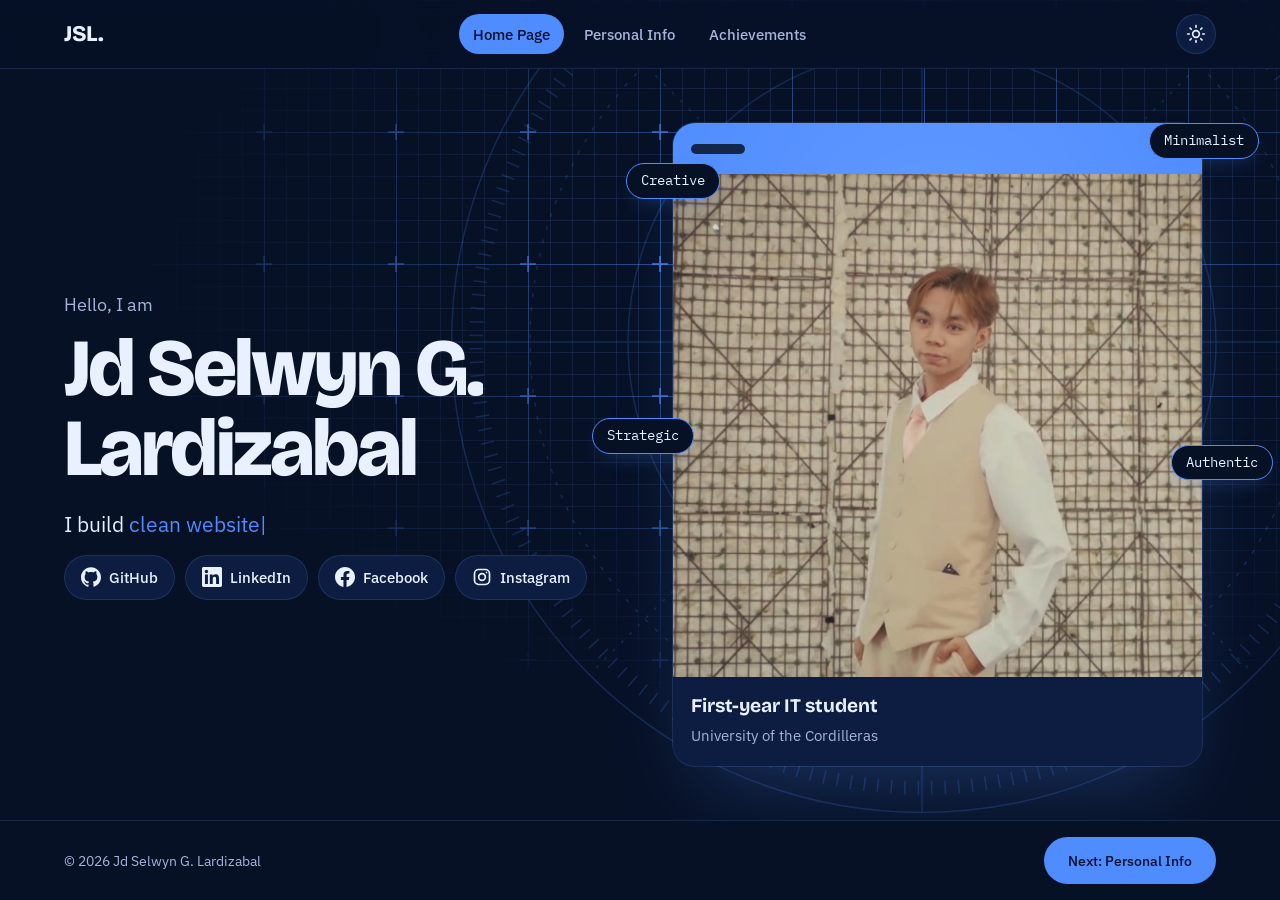
==== commit d7c13363: "Add files via upload" ====
--- a/index.html
+++ b/index.html
@@ -15,7 +15,7 @@
   <link href="https://fonts.googleapis.com/css2?family=Bricolage+Grotesque:wght@600;700;800&family=IBM+Plex+Mono:wght@500&family=IBM+Plex+Sans:wght@400;500&display=swap" rel="stylesheet">
   <link rel="stylesheet" href="style.css">
 </head>
-<body>
+<body class="home-page">
   <a class="skip" href="#main">Skip to content</a>
 
   <header class="site-header">
@@ -24,9 +24,7 @@
     <nav id="nav" class="nav" aria-label="Main">
       <a href="index.html" aria-current="page">Home Page</a>
       <a href="about.html">Personal Info</a>
-      <a href="education.html">Educational Attainment</a>
-      <a href="certifications.html">Certifications</a>
-      <a href="family.html">Family</a>
+      <a href="achievements.html">Achievements</a>
     </nav>
 
     <div class="header-actions">
@@ -101,5 +99,25 @@
   </footer>
 
   <script src="script.js"></script>
+  <script>
+    /* Shrink the content just enough that the home page always fits the screen (no scrolling) */
+    (function () {
+      var hero = document.querySelector('.hero');
+      var root = document.documentElement;
+      if (!hero) return;
+      function fit() {
+        var f = 1;
+        root.style.setProperty('--fit', f);
+        while ((hero.scrollHeight > hero.clientHeight + 1 || hero.scrollWidth > hero.clientWidth + 1) && f > 0.35) {
+          f = Math.round((f - 0.03) * 100) / 100;
+          root.style.setProperty('--fit', f);
+        }
+      }
+      fit();
+      window.addEventListener('resize', fit);
+      window.addEventListener('load', fit);
+      if (document.fonts && document.fonts.ready) document.fonts.ready.then(fit);
+    })();
+  </script>
 </body>
 </html>
--- a/style.css
+++ b/style.css
@@ -554,3 +554,275 @@
   *, *::before, *::after { animation: none !important; transition: none !important; }
   html { scroll-behavior: auto; }
 }
+
+/* =====================================================================
+   Personal Info: terminal profile
+   ===================================================================== */
+.profile {
+  flex-direction: unset;
+  display: grid;
+  grid-template-columns: minmax(0, 1fr) minmax(0, 1.1fr);
+  align-items: center;
+  gap: clamp(24px, 5vw, 80px);
+}
+
+.profile-intro { display: grid; justify-items: start; gap: clamp(8px, 1.6vh, 18px); }
+
+.avatar {
+  position: relative;
+  width: calc(clamp(110px, 27vh, 270px) * var(--fit, 1));
+  aspect-ratio: 1;
+  margin: 14px 0 clamp(4px, 1.4vh, 16px) 14px;
+}
+.avatar::before {
+  content: "";
+  position: absolute;
+  inset: -14px;
+  border: 2px dashed color-mix(in srgb, var(--accent) 65%, transparent);
+  border-radius: 50%;
+}
+.avatar img {
+  display: block;
+  width: 100%;
+  height: 100%;
+  object-fit: cover;
+  border-radius: 50%;
+  box-shadow: 0 0 60px -8px var(--glow);
+}
+
+.prompt {
+  margin: 0;
+  font-family: var(--font-mono);
+  font-size: calc(clamp(0.95rem, 2.4vh, 1.3rem) * var(--fit, 1));
+  color: var(--accent);
+}
+
+.about .headline {
+  margin: 0;
+  font-family: var(--font-head);
+  font-weight: 800;
+  font-size: calc(clamp(1.7rem, min(4.6vw, 6.4vh), 3.9rem) * var(--fit, 1));
+  line-height: 1.03;
+  letter-spacing: -0.035em;
+  color: transparent;
+  background-image: linear-gradient(95deg, var(--accent), color-mix(in srgb, var(--accent) 45%, #6ee7ff));
+  -webkit-background-clip: text;
+          background-clip: text;
+  -webkit-text-fill-color: transparent;
+  text-wrap: balance;
+}
+
+.profile-sub {
+  max-width: 40ch;
+  margin: 0;
+  color: var(--muted);
+  font-size: calc(clamp(0.95rem, 2.3vh, 1.2rem) * var(--fit, 1));
+  line-height: 1.5;
+}
+
+.profile-side { display: grid; gap: clamp(14px, 2.6vh, 26px); min-width: 0; }
+
+.term {
+  border: 1px solid var(--line);
+  border-radius: 16px;
+  background: color-mix(in srgb, var(--panel) 88%, var(--bg));
+  box-shadow: 0 30px 70px -35px var(--glow);
+  overflow: hidden;
+  font-family: var(--font-mono);
+  font-size: calc(clamp(0.78rem, 2.1vh, 1.05rem) * var(--fit, 1));
+  line-height: 1.45;
+}
+.term-bar {
+  display: flex;
+  align-items: center;
+  gap: 8px;
+  padding: 12px 16px;
+  border-bottom: 1px solid var(--line);
+  color: var(--muted);
+}
+.term-bar i { width: 11px; height: 11px; border-radius: 50%; background: #ff5f57; }
+.term-bar i:nth-child(2) { background: #febc2e; }
+.term-bar i:nth-child(3) { background: #28c840; }
+.term-bar span { margin-left: 8px; font-size: 0.9em; }
+
+.term-body { padding: clamp(14px, 2.6vh, 26px) clamp(16px, 2.4vw, 28px); }
+.term-cmd { margin: 0 0 0.9em; }
+.term-cmd b { color: var(--accent); margin-right: 0.6em; }
+
+.term dl { display: grid; gap: 0.55em; margin: 0; }
+.term .row {
+  display: grid;
+  grid-template-columns: 11ch minmax(0, 1fr);
+  gap: 1.2em;
+  animation: type-in 0.45s cubic-bezier(0.2, 0.7, 0.2, 1) both;
+  animation-delay: calc(0.15s + var(--r, 0) * 0.11s);
+}
+@keyframes type-in { from { opacity: 0; transform: translateX(-8px); } to { opacity: 1; transform: none; } }
+.term dt { color: var(--accent); }
+.term dd { margin: 0; color: var(--ink); font-weight: 500; }
+.term .status::before {
+  content: "";
+  display: inline-block;
+  width: 0.6em;
+  height: 0.6em;
+  margin-right: 0.7em;
+  border-radius: 50%;
+  background: var(--accent);
+  box-shadow: 0 0 10px var(--accent);
+}
+.term-end { margin: 0.9em 0 0; }
+.term-end b { color: var(--accent); margin-right: 0.6em; }
+.cursor {
+  display: inline-block;
+  width: 0.6em;
+  height: 1.1em;
+  background: var(--accent);
+  vertical-align: -0.2em;
+  animation: blink 1s steps(1) infinite;
+}
+
+.actions { display: flex; flex-wrap: wrap; gap: 12px; }
+.btn-ghost {
+  background: var(--panel);
+  color: var(--ink);
+  border: 1px solid var(--line);
+}
+.btn-ghost:hover { border-color: var(--accent); box-shadow: none; }
+
+@media (max-width: 899px) {
+  .profile { grid-template-columns: 1fr; align-content: center; gap: 14px; }
+  .profile-intro {
+    grid-template-columns: auto minmax(0, 1fr);
+    align-items: center;
+    column-gap: 22px;
+    row-gap: 4px;
+  }
+  .avatar { grid-row: 1 / span 3; width: calc(clamp(84px, 17vh, 130px) * var(--fit, 1)); margin: 12px; }
+  .profile-sub { grid-column: 2; font-size: calc(0.9rem * var(--fit, 1)); }
+  .term .row { grid-template-columns: 9.5ch minmax(0, 1fr); gap: 0.8em; }
+  .actions .btn { padding: 10px 18px; font-size: 0.92rem; }
+}
+
+/* =====================================================================
+   Achievements: one screen, no scrolling, sorted by category
+   ===================================================================== */
+.about .ach-sheet h1 {
+  margin: 0 0 clamp(10px, 2vh, 20px);
+  font-size: clamp(1.1rem, 2.8vh, 1.5rem);
+}
+
+.ach {
+  flex: 1;
+  min-height: 0;
+  display: grid;
+  grid-template-columns: minmax(170px, 250px) minmax(0, 1fr);
+  gap: clamp(16px, 3vw, 40px);
+}
+
+.ach-nav { display: flex; flex-direction: column; justify-content: center; gap: 8px; }
+.ach-tab {
+  display: grid;
+  gap: 2px;
+  padding: 12px 16px;
+  border: 1px solid var(--line);
+  border-radius: var(--radius);
+  background: transparent;
+  color: var(--muted);
+  font: inherit;
+  text-align: left;
+  cursor: pointer;
+  transition: border-color 0.2s, background-color 0.2s;
+}
+.ach-tab b { font-family: var(--font-head); font-size: 1.02rem; color: var(--ink); }
+.ach-tab span { font-size: 0.85rem; }
+.ach-tab:hover { border-color: var(--accent); }
+.ach-tab[aria-selected="true"] {
+  border-color: var(--accent);
+  background: var(--panel);
+  box-shadow: inset 3px 0 0 var(--accent);
+}
+
+.ach-panel { min-height: 0; height: 100%; display: flex; flex-direction: column; gap: 12px; }
+.ach-panel[hidden] { display: none; }
+.ach-panel h2 { margin: 0; font-family: var(--font-head); font-size: clamp(1.2rem, 3vh, 1.7rem); letter-spacing: -0.02em; }
+.ach-panel header p { margin: 2px 0 0; color: var(--muted); font-size: clamp(0.85rem, 2vh, 1rem); line-height: 1.45; }
+
+.shots {
+  flex: 1;
+  min-height: 0;
+  display: grid;
+  grid-auto-flow: column;
+  grid-auto-columns: minmax(0, 1fr);
+  gap: 12px;
+}
+.shot { min-width: 0; min-height: 0; margin: 0; display: flex; flex-direction: column; gap: 6px; }
+.shot button {
+  flex: 1;
+  min-height: 0;
+  display: grid;
+  place-items: center;
+  padding: 6px;
+  overflow: hidden;
+  border: 1px solid var(--line);
+  border-radius: 12px;
+  background: color-mix(in srgb, var(--panel) 60%, transparent);
+  cursor: zoom-in;
+  transition: border-color 0.2s;
+}
+.shot button:hover { border-color: var(--accent); }
+.shot img { display: block; width: 100%; height: 100%; object-fit: contain; border-radius: 6px; }
+.shot figcaption { color: var(--muted); font-size: clamp(0.75rem, 1.8vh, 0.9rem); line-height: 1.35; }
+
+.lightbox { padding: 0; border: 0; background: transparent; max-width: 96vw; max-height: 96vh; overflow: hidden; color: #fff; }
+.lightbox::backdrop { background: rgba(3, 8, 20, 0.88); }
+.lightbox img { display: block; max-width: 96vw; max-height: 88vh; object-fit: contain; border-radius: 8px; }
+.lightbox p { margin: 8px 0 0; text-align: center; font-size: 0.95rem; }
+
+@media (max-width: 899px) {
+  .ach { grid-template-columns: 1fr; gap: 12px; }
+  .ach-nav { display: grid; grid-template-columns: 1fr 1fr; gap: 6px; }
+  .ach-tab { padding: 8px 12px; }
+  .ach-tab b { font-size: 0.9rem; }
+  .ach-tab span { display: none; }
+  .shots { grid-auto-flow: row; grid-auto-columns: unset; grid-auto-rows: minmax(0, 1fr); }
+  .ach-panel header p { display: none; }
+}
+
+
+/* =====================================================================
+   Home page: fits one screen, the page itself never scrolls
+   ===================================================================== */
+body.home-page { height: 100vh; height: 100dvh; min-height: 0; overflow: hidden; }
+
+body.home-page .hero {
+  min-height: 0;
+  overflow: hidden;
+  gap: clamp(16px, 3vw, 48px);
+  padding: clamp(10px, 2.5vh, 40px) clamp(20px, 5vw, 64px);
+}
+body.home-page .hello { font-size: calc(1.15rem * var(--fit, 1)); margin-bottom: calc(10px * var(--fit, 1)); }
+body.home-page h1 {
+  font-size: calc(clamp(2rem, min(7vw, 9vh), 5.6rem) * var(--fit, 1));
+  margin-bottom: calc(20px * var(--fit, 1));
+}
+body.home-page .role { font-size: calc(1.3rem * var(--fit, 1)); }
+body.home-page .socials { margin-bottom: 0; gap: calc(10px * var(--fit, 1)); }
+body.home-page .social-btn {
+  padding: calc(9px * var(--fit, 1)) calc(16px * var(--fit, 1));
+  font-size: calc(0.95rem * var(--fit, 1));
+}
+body.home-page .portrait {
+  width: 100%;
+  max-width: calc(clamp(180px, 100vh - 250px, 640px) * var(--fit, 1));
+  max-width: calc(clamp(180px, 100dvh - 250px, 640px) * var(--fit, 1));
+  padding: calc(14px * var(--fit, 1));
+}
+body.home-page .orbit li {
+  font-size: calc(0.85rem * var(--fit, 1));
+  padding: calc(6px * var(--fit, 1)) calc(14px * var(--fit, 1));
+}
+@media (max-width: 860px) {
+  body.home-page .portrait { max-width: calc(clamp(160px, 100dvh - 400px, 440px) * var(--fit, 1)); }
+  body.home-page .site-footer { padding-block: 10px; }
+  body.home-page .site-footer .btn { padding: 9px 18px; font-size: 0.9rem; }
+}
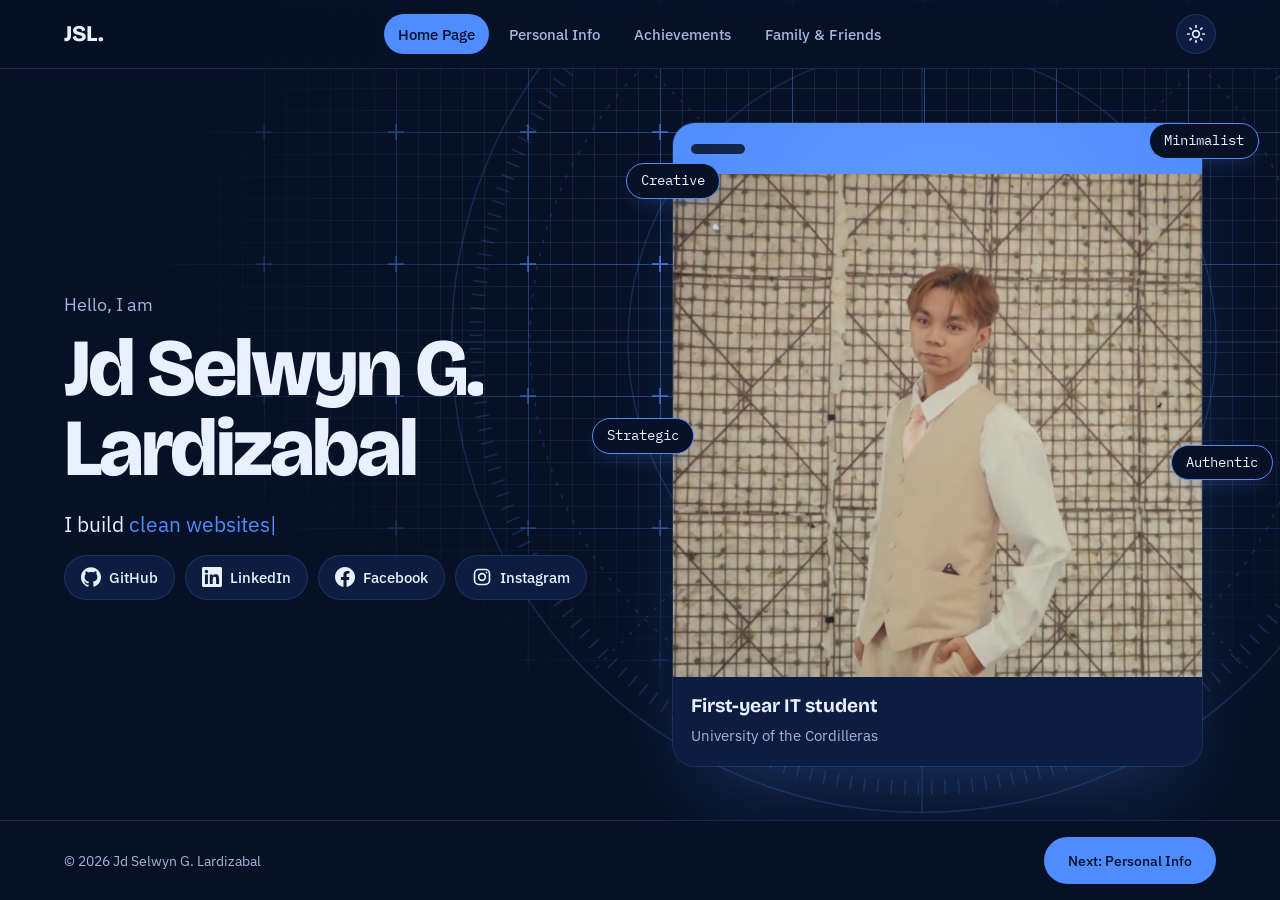
==== commit 8ceb3c2f: "Add files via upload" ====
--- a/index.html
+++ b/index.html
@@ -25,6 +25,7 @@
       <a href="index.html" aria-current="page">Home Page</a>
       <a href="about.html">Personal Info</a>
       <a href="achievements.html">Achievements</a>
+      <a href="family-friends.html">Family &amp; Friends</a>
     </nav>
 
     <div class="header-actions">
--- a/style.css
+++ b/style.css
@@ -716,10 +716,11 @@
   min-height: 0;
   display: grid;
   grid-template-columns: minmax(170px, 250px) minmax(0, 1fr);
+  grid-template-rows: minmax(0, 1fr);
   gap: clamp(16px, 3vw, 40px);
 }
 
-.ach-nav { display: flex; flex-direction: column; justify-content: center; gap: 8px; }
+.ach-nav { display: flex; flex-direction: column; justify-content: center; align-self: center; gap: 8px; }
 .ach-tab {
   display: grid;
   gap: 2px;
@@ -742,7 +743,7 @@
   box-shadow: inset 3px 0 0 var(--accent);
 }
 
-.ach-panel { min-height: 0; height: 100%; display: flex; flex-direction: column; gap: 12px; }
+.ach-panel { min-height: 0; height: 100%; overflow: hidden; display: flex; flex-direction: column; gap: 12px; }
 .ach-panel[hidden] { display: none; }
 .ach-panel h2 { margin: 0; font-family: var(--font-head); font-size: clamp(1.2rem, 3vh, 1.7rem); letter-spacing: -0.02em; }
 .ach-panel header p { margin: 2px 0 0; color: var(--muted); font-size: clamp(0.85rem, 2vh, 1rem); line-height: 1.45; }
@@ -761,6 +762,7 @@
   min-height: 0;
   display: grid;
   place-items: center;
+  position: relative;
   padding: 6px;
   overflow: hidden;
   border: 1px solid var(--line);
@@ -770,7 +772,8 @@
   transition: border-color 0.2s;
 }
 .shot button:hover { border-color: var(--accent); }
-.shot img { display: block; width: 100%; height: 100%; object-fit: contain; border-radius: 6px; }
+/* Image is taken out of the layout flow so a tall photo can never stretch the page */
+.shot img { position: absolute; inset: 6px; display: block; width: calc(100% - 12px); height: calc(100% - 12px); object-fit: contain; border-radius: 6px; }
 .shot figcaption { color: var(--muted); font-size: clamp(0.75rem, 1.8vh, 0.9rem); line-height: 1.35; }
 
 .lightbox { padding: 0; border: 0; background: transparent; max-width: 96vw; max-height: 96vh; overflow: hidden; color: #fff; }
@@ -779,7 +782,7 @@
 .lightbox p { margin: 8px 0 0; text-align: center; font-size: 0.95rem; }
 
 @media (max-width: 899px) {
-  .ach { grid-template-columns: 1fr; gap: 12px; }
+  .ach { grid-template-columns: 1fr; grid-template-rows: auto minmax(0, 1fr); gap: 12px; }
   .ach-nav { display: grid; grid-template-columns: 1fr 1fr; gap: 6px; }
   .ach-tab { padding: 8px 12px; }
   .ach-tab b { font-size: 0.9rem; }
@@ -792,7 +795,9 @@
 /* =====================================================================
    Home page: fits one screen, the page itself never scrolls
    ===================================================================== */
-body.home-page { height: 100vh; height: 100dvh; min-height: 0; overflow: hidden; }
+html:has(body.home-page) { overflow: hidden; height: 100%; }
+/* Pinned to the viewport so nothing can make the page taller than the screen */
+body.home-page { position: fixed; inset: 0; height: auto; min-height: 0; overflow: hidden; }
 
 body.home-page .hero {
   min-height: 0;
@@ -826,3 +831,25 @@
   body.home-page .site-footer { padding-block: 10px; }
   body.home-page .site-footer .btn { padding: 9px 18px; font-size: 0.9rem; }
 }
+
+/* =====================================================================
+   Achievements v2: 3 categories, timeline entries, scroll inside panel
+   ===================================================================== */
+.ach-panel { overflow: hidden; }
+.entries { flex: 1; min-height: 0; overflow-y: auto; padding: 4px 8px 12px 4px; scrollbar-width: thin; scrollbar-color: var(--accent) transparent; }
+.entry { position: relative; display: grid; grid-template-columns: minmax(96px, 150px) minmax(0, 1fr); gap: 16px; padding: 0 0 22px 18px; border-left: 2px solid var(--line); margin-left: 6px; }
+.entry:last-child { padding-bottom: 4px; }
+.entry::before { content: ""; position: absolute; left: -7px; top: 5px; width: 12px; height: 12px; border-radius: 50%; background: var(--accent); box-shadow: 0 0 0 4px var(--bg, transparent); }
+.when { font-family: var(--font-mono, 'IBM Plex Mono', monospace); font-size: 0.8rem; color: var(--accent); line-height: 1.4; padding-top: 2px; }
+.what h3 { margin: 0; font-family: var(--font-head); font-size: clamp(1rem, 2.4vh, 1.2rem); letter-spacing: -0.01em; }
+.what p { margin: 4px 0 10px; color: var(--muted); font-size: 0.92rem; line-height: 1.45; }
+.thumbs { display: flex; flex-wrap: wrap; gap: 10px; }
+.thumbs button { padding: 4px; border: 1px solid var(--line); border-radius: 10px; background: color-mix(in srgb, var(--panel) 60%, transparent); cursor: zoom-in; transition: border-color 0.2s, transform 0.2s; }
+.thumbs button:hover, .thumbs button:focus-visible { border-color: var(--accent); transform: translateY(-2px); }
+.thumbs img { display: block; height: clamp(110px, 20vh, 170px); width: auto; max-width: 100%; border-radius: 6px; }
+.ff-note { color: var(--muted); }
+@media (max-width: 899px) {
+  .ach-nav { grid-template-columns: repeat(3, 1fr); }
+  .entry { grid-template-columns: 1fr; gap: 4px; }
+  .when { padding-top: 0; }
+}
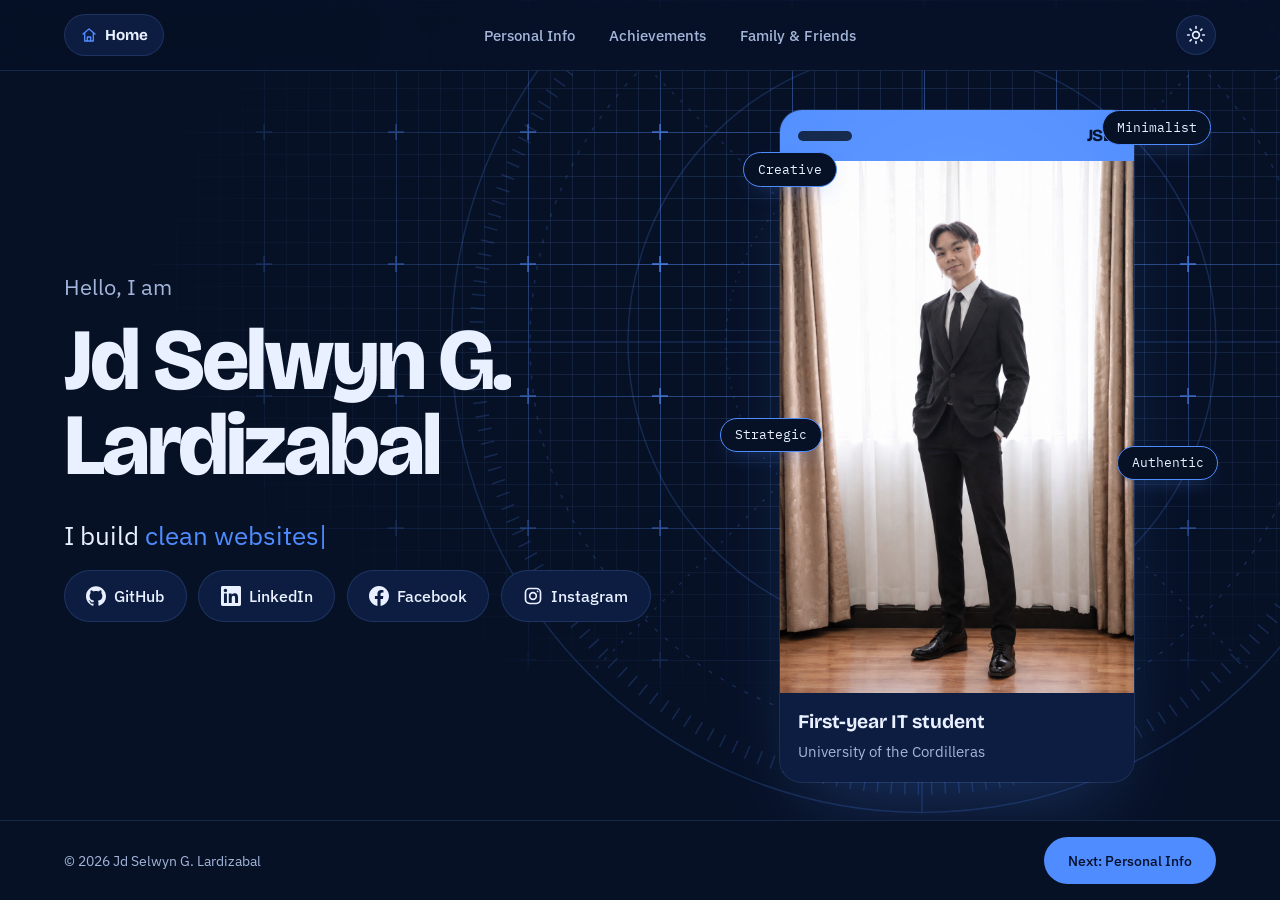
==== commit 044d5c61: "Add files via upload" ====
--- a/index.html
+++ b/index.html
@@ -19,10 +19,12 @@
   <a class="skip" href="#main">Skip to content</a>
 
   <header class="site-header">
-    <a class="logo" href="index.html" aria-label="Home">JSL.</a>
+    <a class="home-btn" href="index.html" aria-label="Back to home" aria-current="page">
+      <svg viewBox="0 0 24 24" width="16" height="16" fill="none" stroke="currentColor" stroke-width="2" stroke-linecap="round" stroke-linejoin="round" aria-hidden="true"><path d="M3 10.5 12 3l9 7.5"/><path d="M5.5 9.2V21h13V9.2"/><path d="M9.5 21v-6h5v6"/></svg>
+      <span>Home</span>
+    </a>
 
     <nav id="nav" class="nav" aria-label="Main">
-      <a href="index.html" aria-current="page">Home Page</a>
       <a href="about.html">Personal Info</a>
       <a href="achievements.html">Achievements</a>
       <a href="family-friends.html">Family &amp; Friends</a>
--- a/style.css
+++ b/style.css
@@ -161,13 +161,25 @@
   border-bottom: 1px solid var(--line);
 }
 
-.logo {
+/* Back-to-home button, always in the top-left corner */
+.home-btn {
+  display: inline-flex;
+  align-items: center;
+  gap: 8px;
+  padding: 8px 16px;
+  border: 1px solid var(--line);
+  border-radius: 999px;
+  background: var(--panel);
+  color: var(--ink);
   font-family: var(--font-head);
-  font-weight: 800;
-  font-size: 1.4rem;
-  letter-spacing: -0.02em;
+  font-weight: 700;
+  font-size: 0.95rem;
+  letter-spacing: -0.01em;
   text-decoration: none;
-}
+  transition: transform 0.2s, border-color 0.2s, color 0.2s;
+}
+.home-btn:hover { border-color: var(--accent); color: var(--accent); transform: translateY(-2px); }
+.home-btn svg { color: var(--accent); flex: none; }
 
 .nav { display: flex; gap: 6px; }
 .nav a {
@@ -556,151 +568,184 @@
 }
 
 /* =====================================================================
-   Personal Info: terminal profile
+   Personal Info: profile stat cards (avatar header, field grids,
+   language/hobby/skill cards and a motto bar)
    ===================================================================== */
-.profile {
-  flex-direction: unset;
-  display: grid;
-  grid-template-columns: minmax(0, 1fr) minmax(0, 1.1fr);
+.pi-sheet {
+  justify-content: center;
+  gap: clamp(8px, 1.5vh, 18px);
+  padding: clamp(12px, 2.4vh, 32px) clamp(14px, 3vw, 44px);
+}
+
+.pi-card {
+  padding: clamp(10px, 2vh, 20px) clamp(14px, 2.2vw, 28px);
+  border: 1px solid var(--line);
+  border-radius: 16px;
+  background: color-mix(in srgb, var(--panel) 70%, transparent);
+}
+
+/* Identity row: avatar + name + course */
+.pi-id {
+  display: flex;
   align-items: center;
-  gap: clamp(24px, 5vw, 80px);
-}
-
-.profile-intro { display: grid; justify-items: start; gap: clamp(8px, 1.6vh, 18px); }
-
-.avatar {
-  position: relative;
-  width: calc(clamp(110px, 27vh, 270px) * var(--fit, 1));
+  gap: clamp(10px, 1.6vw, 20px);
+  padding-bottom: clamp(8px, 1.6vh, 16px);
+  margin-bottom: clamp(8px, 1.6vh, 16px);
+  border-bottom: 1px solid var(--line);
+}
+.pi-avatar {
+  flex: none;
+  width: calc(clamp(46px, 8.5vh, 80px) * var(--fit, 1));
   aspect-ratio: 1;
-  margin: 14px 0 clamp(4px, 1.4vh, 16px) 14px;
-}
-.avatar::before {
-  content: "";
-  position: absolute;
-  inset: -14px;
-  border: 2px dashed color-mix(in srgb, var(--accent) 65%, transparent);
   border-radius: 50%;
-}
-.avatar img {
+  overflow: hidden;
+  border: 2px solid var(--accent);
+  box-shadow: 0 0 24px -6px var(--glow);
+}
+.pi-avatar img {
   display: block;
   width: 100%;
   height: 100%;
   object-fit: cover;
-  border-radius: 50%;
-  box-shadow: 0 0 60px -8px var(--glow);
-}
-
-.prompt {
-  margin: 0;
-  font-family: var(--font-mono);
-  font-size: calc(clamp(0.95rem, 2.4vh, 1.3rem) * var(--fit, 1));
-  color: var(--accent);
-}
-
-.about .headline {
+  /* Crop from the top of the full-body shot, then zoom so the face is centred */
+  object-position: 50% 0%;
+  transform: scale(4.5) translateY(25.5%);
+}
+.pi-id h1 {
   margin: 0;
   font-family: var(--font-head);
   font-weight: 800;
-  font-size: calc(clamp(1.7rem, min(4.6vw, 6.4vh), 3.9rem) * var(--fit, 1));
-  line-height: 1.03;
-  letter-spacing: -0.035em;
-  color: transparent;
-  background-image: linear-gradient(95deg, var(--accent), color-mix(in srgb, var(--accent) 45%, #6ee7ff));
-  -webkit-background-clip: text;
-          background-clip: text;
-  -webkit-text-fill-color: transparent;
-  text-wrap: balance;
-}
-
-.profile-sub {
-  max-width: 40ch;
+  font-size: calc(clamp(1.2rem, 3.6vh, 2.2rem) * var(--fit, 1));
+  line-height: 1.1;
+  letter-spacing: -0.02em;
+  color: var(--ink);
+}
+.pi-name p {
+  margin: 3px 0 0;
+  color: var(--accent);
+  font-family: var(--font-mono);
+  font-size: calc(clamp(0.7rem, 1.7vh, 0.95rem) * var(--fit, 1));
+}
+
+/* Field grids */
+.pi-grid { display: grid; gap: clamp(6px, 1.4vh, 16px) clamp(10px, 1.6vw, 26px); margin: 0; }
+.pi-grid-6 { grid-template-columns: repeat(6, minmax(0, 1fr)); }
+.pi-grid-10 { grid-template-columns: repeat(10, minmax(0, 1fr)); }
+.pi-f { grid-column: span 2; min-width: 0; }
+.pi-span-3 { grid-column: span 3; }
+.pi-span-4 { grid-column: span 4; }
+.pi-f dt {
+  margin: 0 0 1px;
+  color: var(--muted);
+  font-size: calc(clamp(0.58rem, 1.35vh, 0.75rem) * var(--fit, 1));
+  font-weight: 500;
+  letter-spacing: 0.08em;
+  text-transform: uppercase;
+}
+.pi-f dd {
   margin: 0;
-  color: var(--muted);
-  font-size: calc(clamp(0.95rem, 2.3vh, 1.2rem) * var(--fit, 1));
-  line-height: 1.5;
-}
-
-.profile-side { display: grid; gap: clamp(14px, 2.6vh, 26px); min-width: 0; }
-
-.term {
-  border: 1px solid var(--line);
-  border-radius: 16px;
-  background: color-mix(in srgb, var(--panel) 88%, var(--bg));
-  box-shadow: 0 30px 70px -35px var(--glow);
-  overflow: hidden;
-  font-family: var(--font-mono);
-  font-size: calc(clamp(0.78rem, 2.1vh, 1.05rem) * var(--fit, 1));
-  line-height: 1.45;
-}
-.term-bar {
+  color: var(--ink);
+  font-size: calc(clamp(0.8rem, 1.95vh, 1.05rem) * var(--fit, 1));
+  font-weight: 600;
+  line-height: 1.3;
+  overflow-wrap: anywhere;
+}
+.pi-dot::before {
+  content: "";
+  display: inline-block;
+  width: 0.55em;
+  height: 0.55em;
+  margin-right: 0.55em;
+  border-radius: 50%;
+  background: var(--accent);
+  box-shadow: 0 0 8px var(--accent);
+  vertical-align: middle;
+}
+
+/* Languages / hobbies / interests / skills */
+.pi-cards { display: grid; grid-template-columns: repeat(4, minmax(0, 1fr)); gap: clamp(8px, 1.4vw, 16px); }
+.pi-mini {
   display: flex;
   align-items: center;
-  gap: 8px;
-  padding: 12px 16px;
-  border-bottom: 1px solid var(--line);
+  gap: clamp(8px, 1vw, 14px);
+  min-width: 0;
+  padding: clamp(8px, 1.6vh, 14px) clamp(10px, 1.2vw, 16px);
+  border: 1px solid var(--line);
+  border-radius: 14px;
+  background: color-mix(in srgb, var(--panel) 60%, transparent);
+}
+.pi-ico {
+  flex: none;
+  display: grid;
+  place-items: center;
+  width: calc(clamp(30px, 4.6vh, 42px) * var(--fit, 1));
+  aspect-ratio: 1;
+  border: 1px solid var(--line);
+  border-radius: 10px;
+  background: color-mix(in srgb, var(--accent) 14%, transparent);
+  color: var(--accent);
+}
+.pi-mini b {
+  display: block;
   color: var(--muted);
-}
-.term-bar i { width: 11px; height: 11px; border-radius: 50%; background: #ff5f57; }
-.term-bar i:nth-child(2) { background: #febc2e; }
-.term-bar i:nth-child(3) { background: #28c840; }
-.term-bar span { margin-left: 8px; font-size: 0.9em; }
-
-.term-body { padding: clamp(14px, 2.6vh, 26px) clamp(16px, 2.4vw, 28px); }
-.term-cmd { margin: 0 0 0.9em; }
-.term-cmd b { color: var(--accent); margin-right: 0.6em; }
-
-.term dl { display: grid; gap: 0.55em; margin: 0; }
-.term .row {
-  display: grid;
-  grid-template-columns: 11ch minmax(0, 1fr);
-  gap: 1.2em;
-  animation: type-in 0.45s cubic-bezier(0.2, 0.7, 0.2, 1) both;
-  animation-delay: calc(0.15s + var(--r, 0) * 0.11s);
-}
-@keyframes type-in { from { opacity: 0; transform: translateX(-8px); } to { opacity: 1; transform: none; } }
-.term dt { color: var(--accent); }
-.term dd { margin: 0; color: var(--ink); font-weight: 500; }
-.term .status::before {
-  content: "";
-  display: inline-block;
-  width: 0.6em;
-  height: 0.6em;
-  margin-right: 0.7em;
-  border-radius: 50%;
-  background: var(--accent);
-  box-shadow: 0 0 10px var(--accent);
-}
-.term-end { margin: 0.9em 0 0; }
-.term-end b { color: var(--accent); margin-right: 0.6em; }
-.cursor {
-  display: inline-block;
-  width: 0.6em;
-  height: 1.1em;
-  background: var(--accent);
-  vertical-align: -0.2em;
-  animation: blink 1s steps(1) infinite;
-}
-
-.actions { display: flex; flex-wrap: wrap; gap: 12px; }
-.btn-ghost {
-  background: var(--panel);
+  font-size: calc(clamp(0.56rem, 1.3vh, 0.72rem) * var(--fit, 1));
+  font-weight: 600;
+  letter-spacing: 0.08em;
+  text-transform: uppercase;
+}
+.pi-mini p {
+  margin: 2px 0 0;
   color: var(--ink);
+  font-size: calc(clamp(0.75rem, 1.8vh, 0.95rem) * var(--fit, 1));
+  font-weight: 600;
+  line-height: 1.3;
+  overflow-wrap: anywhere;
+}
+
+/* Motto */
+.pi-motto {
+  display: flex;
+  align-items: center;
+  gap: clamp(10px, 1.4vw, 18px);
+  margin: 0;
+  padding: clamp(8px, 1.6vh, 14px) clamp(14px, 1.6vw, 22px);
   border: 1px solid var(--line);
-}
-.btn-ghost:hover { border-color: var(--accent); box-shadow: none; }
-
+  border-left: 3px solid var(--accent);
+  border-radius: 14px;
+  background: color-mix(in srgb, var(--panel) 60%, transparent);
+}
+.pi-quote {
+  flex: none;
+  color: var(--accent);
+  font-family: var(--font-head);
+  font-size: calc(clamp(1.6rem, 4.5vh, 2.6rem) * var(--fit, 1));
+  line-height: 0.8;
+}
+.pi-motto blockquote {
+  margin: 0;
+  color: var(--ink);
+  font-style: italic;
+  font-size: calc(clamp(0.8rem, 1.9vh, 1rem) * var(--fit, 1));
+  line-height: 1.4;
+}
+.pi-motto figcaption {
+  margin-top: 3px;
+  color: var(--muted);
+  font-size: calc(clamp(0.55rem, 1.25vh, 0.7rem) * var(--fit, 1));
+  font-weight: 600;
+  letter-spacing: 0.1em;
+  text-transform: uppercase;
+}
+
+/* Narrow screens: stack the cards and let the page scroll normally */
 @media (max-width: 899px) {
-  .profile { grid-template-columns: 1fr; align-content: center; gap: 14px; }
-  .profile-intro {
-    grid-template-columns: auto minmax(0, 1fr);
-    align-items: center;
-    column-gap: 22px;
-    row-gap: 4px;
-  }
-  .avatar { grid-row: 1 / span 3; width: calc(clamp(84px, 17vh, 130px) * var(--fit, 1)); margin: 12px; }
-  .profile-sub { grid-column: 2; font-size: calc(0.9rem * var(--fit, 1)); }
-  .term .row { grid-template-columns: 9.5ch minmax(0, 1fr); gap: 0.8em; }
-  .actions .btn { padding: 10px 18px; font-size: 0.92rem; }
+  body.about-page { height: auto; min-height: 100dvh; overflow: auto; }
+  .pi-sheet { justify-content: flex-start; }
+  .pi-grid-6, .pi-grid-10 { grid-template-columns: repeat(2, minmax(0, 1fr)); }
+  .pi-f, .pi-span-3 { grid-column: span 1; }
+  .pi-span-4 { grid-column: span 2; }
+  .pi-cards { grid-template-columns: repeat(2, minmax(0, 1fr)); }
+  .pi-id h1 { font-size: calc(clamp(1.05rem, 4.5vw, 1.6rem) * var(--fit, 1)); }
 }
 
 /* =====================================================================
@@ -802,24 +847,27 @@
 body.home-page .hero {
   min-height: 0;
   overflow: hidden;
+  grid-template-columns: minmax(0, 1.15fr) minmax(0, 1fr);
   gap: clamp(16px, 3vw, 48px);
   padding: clamp(10px, 2.5vh, 40px) clamp(20px, 5vw, 64px);
 }
-body.home-page .hello { font-size: calc(1.15rem * var(--fit, 1)); margin-bottom: calc(10px * var(--fit, 1)); }
+body.home-page .hello { font-size: calc(1.4rem * var(--fit, 1)); margin-bottom: calc(14px * var(--fit, 1)); }
 body.home-page h1 {
-  font-size: calc(clamp(2rem, min(7vw, 9vh), 5.6rem) * var(--fit, 1));
-  margin-bottom: calc(20px * var(--fit, 1));
-}
-body.home-page .role { font-size: calc(1.3rem * var(--fit, 1)); }
-body.home-page .socials { margin-bottom: 0; gap: calc(10px * var(--fit, 1)); }
+  font-size: calc(clamp(2.4rem, min(7.5vw, 10vh), 6rem) * var(--fit, 1));
+  margin-bottom: calc(26px * var(--fit, 1));
+}
+body.home-page .role { font-size: calc(1.7rem * var(--fit, 1)); }
+body.home-page .socials { margin-bottom: 0; gap: calc(12px * var(--fit, 1)); }
 body.home-page .social-btn {
-  padding: calc(9px * var(--fit, 1)) calc(16px * var(--fit, 1));
-  font-size: calc(0.95rem * var(--fit, 1));
-}
+  padding: calc(12px * var(--fit, 1)) calc(22px * var(--fit, 1));
+  font-size: calc(1.05rem * var(--fit, 1));
+}
+/* Portrait is sized by the height it needs (2:3 photo + strip + plate),
+   so it never forces the whole page to shrink */
 body.home-page .portrait {
   width: 100%;
-  max-width: calc(clamp(180px, 100vh - 250px, 640px) * var(--fit, 1));
-  max-width: calc(clamp(180px, 100dvh - 250px, 640px) * var(--fit, 1));
+  max-width: calc(min(560px, (100vh - 310px) / 1.5) * var(--fit, 1));
+  max-width: calc(min(560px, (100dvh - 310px) / 1.5) * var(--fit, 1));
   padding: calc(14px * var(--fit, 1));
 }
 body.home-page .orbit li {
@@ -833,23 +881,496 @@
 }
 
 /* =====================================================================
-   Achievements v2: 3 categories, timeline entries, scroll inside panel
+   Achievements v3: everything fits on one screen, click photos to zoom
    ===================================================================== */
-.ach-panel { overflow: hidden; }
-.entries { flex: 1; min-height: 0; overflow-y: auto; padding: 4px 8px 12px 4px; scrollbar-width: thin; scrollbar-color: var(--accent) transparent; }
-.entry { position: relative; display: grid; grid-template-columns: minmax(96px, 150px) minmax(0, 1fr); gap: 16px; padding: 0 0 22px 18px; border-left: 2px solid var(--line); margin-left: 6px; }
-.entry:last-child { padding-bottom: 4px; }
-.entry::before { content: ""; position: absolute; left: -7px; top: 5px; width: 12px; height: 12px; border-radius: 50%; background: var(--accent); box-shadow: 0 0 0 4px var(--bg, transparent); }
-.when { font-family: var(--font-mono, 'IBM Plex Mono', monospace); font-size: 0.8rem; color: var(--accent); line-height: 1.4; padding-top: 2px; }
-.what h3 { margin: 0; font-family: var(--font-head); font-size: clamp(1rem, 2.4vh, 1.2rem); letter-spacing: -0.01em; }
-.what p { margin: 4px 0 10px; color: var(--muted); font-size: 0.92rem; line-height: 1.45; }
-.thumbs { display: flex; flex-wrap: wrap; gap: 10px; }
-.thumbs button { padding: 4px; border: 1px solid var(--line); border-radius: 10px; background: color-mix(in srgb, var(--panel) 60%, transparent); cursor: zoom-in; transition: border-color 0.2s, transform 0.2s; }
-.thumbs button:hover, .thumbs button:focus-visible { border-color: var(--accent); transform: translateY(-2px); }
-.thumbs img { display: block; height: clamp(110px, 20vh, 170px); width: auto; max-width: 100%; border-radius: 6px; }
-.ff-note { color: var(--muted); }
+body.ach-page .about { max-width: none; padding: clamp(6px, 1.2vh, 14px) clamp(6px, 1vw, 16px); }
+body.ach-page .sheet { padding: clamp(10px, 2vh, 24px) clamp(12px, 2vw, 32px); }
+body.ach-page .ach { grid-template-columns: minmax(150px, 210px) minmax(0, 1fr); gap: clamp(12px, 2vw, 28px); }
+.ach-stage { min-width: 0; min-height: 0; height: 100%; }
+.ach-panel { gap: 8px; }
+.ach-panel header { display: flex; align-items: flex-end; justify-content: space-between; gap: 12px; }
+.ach-panel h2 { font-size: clamp(1.1rem, 2.6vh, 1.5rem); }
+.hint { display: inline-flex; align-items: center; gap: 6px; flex: none; padding: 4px 10px; border: 1px solid var(--line); border-radius: 999px; color: var(--muted); font-size: 0.8rem; white-space: nowrap; }
+.hint svg { color: var(--accent); }
+.gallery { flex: 1; min-height: 0; display: grid; grid-template-columns: repeat(var(--cols), minmax(0, 1fr)); grid-auto-rows: minmax(0, 1fr); gap: 10px; }
+.gallery .shot { gap: 4px; }
+.gallery .shot figcaption { font-size: clamp(0.68rem, 1.5vh, 0.82rem); line-height: 1.25; }
+.gallery .shot figcaption b { display: block; color: var(--accent); font-weight: 500; font-family: var(--font-mono, 'IBM Plex Mono', monospace); }
+.shot button::after {
+  content: "Click to zoom";
+  position: absolute; left: 50%; bottom: 10px; transform: translate(-50%, 6px);
+  padding: 4px 10px; border-radius: 999px; background: var(--accent); color: var(--on-accent);
+  font-size: 0.75rem; white-space: nowrap; opacity: 0; pointer-events: none; transition: opacity 0.2s, transform 0.2s;
+}
+.shot button:hover::after, .shot button:focus-visible::after { opacity: 1; transform: translate(-50%, 0); }
 @media (max-width: 899px) {
+  body.ach-page .ach { grid-template-columns: 1fr; }
   .ach-nav { grid-template-columns: repeat(3, 1fr); }
-  .entry { grid-template-columns: 1fr; gap: 4px; }
-  .when { padding-top: 0; }
-}
+  .ach-panel header p { display: none; }
+  .hint { padding: 3px 8px; font-size: 0.7rem; }
+  .gallery { gap: 6px; }
+  .gallery[style*="--cols:4"] { --cols: 3 !important; }
+  .gallery[style*="--cols:2"] { --cols: 1 !important; }
+  .shot button::after { display: none; }
+}
+
+/* =====================================================================
+   Achievements: two labelled divisions inside Curricular
+   ===================================================================== */
+.ach-div { min-height: 0; display: flex; flex-direction: column; gap: 6px; }
+.edu-div { flex: none; }
+.awards-div { flex: 1; }
+.div-label { display: flex; align-items: center; gap: 10px; margin: 0; font-family: var(--font-mono, 'IBM Plex Mono', monospace); font-weight: 500; font-size: clamp(0.7rem, 1.6vh, 0.82rem); letter-spacing: 0.08em; text-transform: uppercase; color: var(--accent); }
+.div-label::after { content: ""; flex: 1; height: 1px; background: var(--line); }
+
+.edu-body { height: clamp(120px, 29vh, 290px); display: grid; grid-template-columns: minmax(0, 1fr) minmax(0, 1.25fr); gap: 10px; }
+.edu-strip { margin: 0; padding: 0; list-style: none; display: grid; grid-template-columns: repeat(2, minmax(0, 1fr)); grid-auto-rows: minmax(0, 1fr); gap: 8px; }
+.edu-strip li { display: grid; align-content: center; gap: 0; padding: 6px 10px; border: 1px solid var(--line); border-left: 3px solid var(--accent); border-radius: 10px; background: color-mix(in srgb, var(--panel) 60%, transparent); line-height: 1.25; min-width: 0; }
+.edu-strip b { font-family: var(--font-head); font-size: clamp(0.8rem, 1.9vh, 1rem); color: var(--ink); }
+.edu-strip span { color: var(--muted); font-size: clamp(0.66rem, 1.5vh, 0.8rem); overflow: hidden; text-overflow: ellipsis; white-space: nowrap; }
+.edu-strip em { font-style: normal; color: var(--accent); font-family: var(--font-mono, 'IBM Plex Mono', monospace); font-size: clamp(0.64rem, 1.4vh, 0.76rem); }
+.edu-shot { min-height: 0; gap: 4px; }
+.edu-shot figcaption { font-size: clamp(0.68rem, 1.5vh, 0.82rem); line-height: 1.25; }
+.edu-shot figcaption b { display: block; color: var(--accent); font-weight: 500; font-family: var(--font-mono, 'IBM Plex Mono', monospace); }
+@media (max-width: 899px) {
+  .edu-body { height: clamp(110px, 26vh, 200px); gap: 6px; }
+  .edu-strip { grid-template-columns: 1fr; gap: 4px; }
+  .edu-strip li { padding: 2px 8px; }
+  .edu-strip span { display: none; }
+  .gallery[style*="--cols:6"] { --cols: 3 !important; }
+}
+
+
+/* Educational attainment timeline, with awards in a separate section below */
+body.ach-page .ach-panel { overflow: auto; scrollbar-width: thin; scrollbar-color: var(--accent) transparent; }
+body.ach-page .edu-div { flex: none; }
+.edu-list { margin: 0; padding: 0; list-style: none; display: grid; grid-template-columns: repeat(5, minmax(0, 1fr)); gap: 8px; }
+.edu-list li { min-width: 0; display: flex; flex-direction: column; justify-content: space-between; gap: 8px; padding: 10px 11px; border: 1px solid var(--line); border-top: 3px solid var(--accent); border-radius: 10px; background: color-mix(in srgb, var(--panel) 60%, transparent); line-height: 1.3; }
+.edu-list b { display: block; color: var(--ink); font-family: var(--font-head); font-size: clamp(0.78rem, 1.65vh, 0.98rem); }
+.edu-list span { display: block; margin-top: 4px; color: var(--muted); font-size: clamp(0.68rem, 1.35vh, 0.8rem); }
+.edu-list em { color: var(--accent); font-family: var(--font-mono, 'IBM Plex Mono', monospace); font-size: clamp(0.64rem, 1.25vh, 0.76rem); font-style: normal; }
+.awards-div { flex: none; }
+.awards-div .gallery { grid-template-columns: repeat(4, minmax(0, 1fr)); grid-auto-rows: minmax(145px, auto); flex: none; }
+@media (max-width: 1100px) { .edu-list { grid-template-columns: repeat(3, minmax(0, 1fr)); } .awards-div .gallery { grid-template-columns: repeat(3, minmax(0, 1fr)); } }
+@media (max-width: 899px) {
+  body.ach-page .ach-panel { overflow: auto; }
+  .edu-list { grid-template-columns: repeat(2, minmax(0, 1fr)); }
+  .edu-list li { padding: 8px; }
+  .edu-list b { font-size: 0.82rem; }
+  .edu-list span { font-size: 0.7rem; }
+  .edu-list em { font-size: 0.68rem; }
+  .awards-div .gallery { grid-template-columns: repeat(2, minmax(0, 1fr)); grid-auto-rows: 180px; }
+}
+@media (max-width: 480px) { .edu-list, .awards-div .gallery { grid-template-columns: 1fr; } }
+
+
+/* Shared educational attainment section above all achievement category tabs */
+.ach-sheet .edu-div { flex: none; margin: 0 0 clamp(12px, 2vh, 22px); }
+.ach-sheet .edu-div .div-label {
+  margin: 0 0 8px; font-family: var(--font-head);
+  font-size: clamp(1rem, 2.2vh, 1.25rem);
+}
+.ach-sheet .edu-list {
+  margin: 0; padding: 0; list-style: none;
+  display: grid; grid-template-columns: repeat(5, minmax(0, 1fr)); gap: 8px;
+}
+.ach-sheet .edu-list li {
+  min-width: 0; display: flex; flex-direction: column; justify-content: space-between;
+  gap: 8px; padding: 10px 11px; border: 1px solid var(--line);
+  border-top: 3px solid var(--accent); border-radius: 10px;
+  background: color-mix(in srgb, var(--panel) 60%, transparent); line-height: 1.3;
+}
+.ach-sheet .edu-list b {
+  display: block; color: var(--ink); font-family: var(--font-head);
+  font-size: clamp(0.78rem, 1.65vh, 0.98rem);
+}
+.ach-sheet .edu-list span {
+  display: block; margin-top: 4px; color: var(--muted);
+  font-size: clamp(0.68rem, 1.35vh, 0.8rem);
+}
+.ach-sheet .edu-list em {
+  color: var(--accent); font-family: var(--font-mono);
+  font-size: clamp(0.64rem, 1.25vh, 0.76rem); font-style: normal;
+}
+.ach-sheet .ach { flex: 1; min-height: 0; }
+.ach-sheet .ach-stage, .ach-sheet .ach-panel { min-height: 0; }
+.ach-sheet .ach-panel {
+  overflow: auto; scrollbar-width: thin; scrollbar-color: var(--accent) transparent;
+}
+.ach-sheet .awards-div { flex: none; }
+.ach-sheet .awards-div .gallery {
+  grid-template-columns: repeat(4, minmax(0, 1fr));
+  grid-auto-rows: minmax(145px, auto); flex: none;
+}
+@media (max-width: 1100px) {
+  .ach-sheet .edu-list { grid-template-columns: repeat(3, minmax(0, 1fr)); }
+  .ach-sheet .awards-div .gallery { grid-template-columns: repeat(3, minmax(0, 1fr)); }
+}
+@media (max-width: 899px) {
+  .ach-sheet .edu-list { grid-template-columns: repeat(2, minmax(0, 1fr)); }
+  .ach-sheet .edu-list li { padding: 8px; }
+  .ach-sheet .ach-panel { overflow: auto; }
+  .ach-sheet .awards-div .gallery {
+    grid-template-columns: repeat(2, minmax(0, 1fr)); grid-auto-rows: 180px;
+  }
+}
+@media (max-width: 480px) {
+  .ach-sheet .edu-list { grid-template-columns: 1fr; }
+  .ach-sheet .awards-div .gallery { grid-template-columns: 1fr; }
+}
+
+
+/* Academic awards gallery: larger, easier-to-view cards */
+.ach-sheet .awards-div .gallery {
+  grid-template-columns: repeat(2, minmax(0, 1fr));
+  grid-auto-rows: minmax(285px, auto);
+  gap: 16px;
+  align-content: start;
+}
+.ach-sheet .awards-div .gallery .shot {
+  gap: 8px;
+}
+.ach-sheet .awards-div .gallery .shot button {
+  flex: none;
+  height: clamp(210px, 30vh, 300px);
+  padding: 10px;
+  border-radius: 14px;
+}
+.ach-sheet .awards-div .gallery .shot img {
+  inset: 10px;
+  width: calc(100% - 20px);
+  height: calc(100% - 20px);
+  border-radius: 8px;
+}
+.ach-sheet .awards-div .gallery .shot figcaption {
+  font-size: clamp(0.84rem, 1.7vh, 1rem);
+  line-height: 1.4;
+}
+.ach-sheet .awards-div .gallery .shot figcaption b {
+  margin-bottom: 3px;
+  font-size: 0.92em;
+}
+.ach-sheet .awards-div .gallery .shot button:focus-visible {
+  outline: 3px solid var(--accent);
+  outline-offset: 3px;
+}
+@media (max-width: 899px) {
+  .ach-sheet .awards-div .gallery {
+    grid-template-columns: repeat(2, minmax(0, 1fr));
+    grid-auto-rows: minmax(245px, auto);
+    gap: 12px;
+  }
+  .ach-sheet .awards-div .gallery .shot button {
+    height: clamp(180px, 27vh, 250px);
+  }
+}
+@media (max-width: 560px) {
+  .ach-sheet .awards-div .gallery {
+    grid-template-columns: 1fr;
+    grid-auto-rows: auto;
+    gap: 14px;
+  }
+  .ach-sheet .awards-div .gallery .shot button {
+    height: 260px;
+  }
+}
+
+
+/* Fixed-screen achievements layout: no page or panel scrolling */
+html:has(body.ach-page),
+body.ach-page {
+  height: 100%;
+  min-height: 0;
+  overflow: hidden !important;
+}
+body.ach-page .about,
+body.ach-page .ach-sheet {
+  min-height: 0;
+  overflow: hidden;
+}
+body.ach-page .ach-sheet {
+  display: flex;
+  flex-direction: column;
+}
+body.ach-page .ach-sheet .edu-div {
+  flex: none;
+  margin-bottom: clamp(8px, 1.2vh, 14px);
+}
+body.ach-page .ach {
+  flex: 1;
+  min-height: 0;
+}
+body.ach-page .ach-stage,
+body.ach-page .ach-panel,
+body.ach-page .awards-div {
+  min-height: 0;
+  overflow: hidden !important;
+}
+body.ach-page .ach-panel {
+  gap: clamp(5px, 0.8vh, 9px);
+}
+body.ach-page .awards-div {
+  display: flex;
+  flex: 1;
+  flex-direction: column;
+}
+body.ach-page .awards-div .gallery {
+  flex: 1;
+  min-height: 0;
+  display: grid;
+  grid-template-columns: repeat(4, minmax(0, 1fr));
+  grid-template-rows: repeat(2, minmax(0, 1fr));
+  grid-auto-flow: row;
+  gap: clamp(6px, 0.8vw, 12px);
+  overflow: hidden;
+}
+body.ach-page .awards-div .gallery .shot {
+  min-height: 0;
+  gap: 3px;
+}
+body.ach-page .awards-div .gallery .shot button {
+  flex: 1;
+  min-height: 0;
+  height: auto;
+  padding: 5px;
+}
+body.ach-page .awards-div .gallery .shot img {
+  inset: 5px;
+  width: calc(100% - 10px);
+  height: calc(100% - 10px);
+}
+body.ach-page .awards-div .gallery .shot figcaption {
+  font-size: clamp(0.62rem, 1.25vh, 0.82rem);
+  line-height: 1.2;
+  max-height: 2.5em;
+  overflow: hidden;
+}
+body.ach-page .awards-div .gallery .shot figcaption b {
+  display: block;
+  margin-bottom: 1px;
+}
+@media (max-width: 899px) {
+  body.ach-page .ach {
+    grid-template-columns: minmax(110px, 20%) minmax(0, 1fr);
+    gap: 10px;
+  }
+  body.ach-page .edu-list {
+    grid-template-columns: repeat(5, minmax(0, 1fr));
+    gap: 4px;
+  }
+  body.ach-page .edu-list li {
+    padding: 5px;
+    gap: 3px;
+  }
+  body.ach-page .edu-list b { font-size: 0.65rem; }
+  body.ach-page .edu-list span,
+  body.ach-page .edu-list em { font-size: 0.58rem; }
+  body.ach-page .awards-div .gallery {
+    grid-template-columns: repeat(4, minmax(0, 1fr));
+    grid-template-rows: repeat(2, minmax(0, 1fr));
+  }
+}
+
+
+/* Educational attainment: emphasize completed qualifications and current level */
+body.ach-page .ach-sheet .edu-list {
+  grid-template-columns: repeat(4, minmax(0, 1fr));
+}
+body.ach-page .ach-sheet .edu-list li {
+  min-height: 88px;
+}
+.edu-status {
+  display: inline-flex;
+  width: fit-content;
+  margin-top: 7px;
+  padding: 2px 7px;
+  border: 1px solid var(--line);
+  border-radius: 999px;
+  color: var(--muted);
+  font-size: clamp(0.58rem, 1.05vh, 0.7rem);
+  line-height: 1.4;
+  font-style: normal;
+}
+.edu-status.current {
+  color: var(--accent);
+  border-color: color-mix(in srgb, var(--accent) 55%, var(--line));
+  background: color-mix(in srgb, var(--accent) 10%, transparent);
+}
+.edu-status.completed {
+  color: var(--muted);
+}
+@media (max-width: 899px) {
+  body.ach-page .ach-sheet .edu-list {
+    grid-template-columns: repeat(2, minmax(0, 1fr));
+  }
+  body.ach-page .ach-sheet .edu-list b {
+    font-size: 0.76rem;
+  }
+  body.ach-page .ach-sheet .edu-list span,
+  body.ach-page .ach-sheet .edu-list em {
+    font-size: 0.65rem;
+  }
+}
+
+
+/* =====================================================================
+   Achievements v4: no category tabs. Every category is listed at once
+   and the whole page still fits one screen (no scrolling).
+   ===================================================================== */
+body.ach-page .ach.ach-all {
+  display: grid;
+  grid-template-columns: minmax(0, 2fr) minmax(0, 1fr);
+  grid-template-rows: minmax(0, 1fr) minmax(0, 1fr);
+  gap: clamp(8px, 1.6vh, 16px) clamp(12px, 1.8vw, 24px);
+  flex: 1;
+  min-height: 0;
+}
+.ach-group {
+  min-width: 0;
+  min-height: 0;
+  display: flex;
+  flex-direction: column;
+  gap: clamp(4px, 0.8vh, 8px);
+  overflow: hidden;
+}
+#curricular { grid-column: 1; grid-row: 1 / span 2; }
+#cocurricular { grid-column: 2; grid-row: 1; }
+#extracurricular { grid-column: 2; grid-row: 2; }
+
+.ach-group > header {
+  flex: none;
+  display: flex;
+  align-items: center;
+  justify-content: space-between;
+  gap: 8px;
+  padding-bottom: 4px;
+  border-bottom: 1px solid var(--line);
+}
+.ach-group > header p { display: none; }
+.ach-group h2 {
+  margin: 0;
+  font-family: var(--font-head);
+  font-size: clamp(1rem, 2.2vh, 1.25rem);
+  letter-spacing: -0.02em;
+}
+body.ach-page .ach-all .div-label { display: none; }
+
+/* Co-curricular and extra-curricular: one row of photos */
+body.ach-page #cocurricular .gallery,
+body.ach-page #extracurricular .gallery {
+  grid-template-columns: repeat(2, minmax(0, 1fr));
+  grid-template-rows: minmax(0, 1fr);
+}
+body.ach-page .ach-all .gallery .shot figcaption { max-height: 3.9em; }
+
+/* Educational attainment: one proof thumbnail per level (zoomable) */
+body.ach-page .ach-sheet .edu-list li {
+  min-height: 0;
+  display: grid;
+  grid-template-columns: minmax(0, 1fr) auto;
+  grid-template-areas: "text proof" "date proof";
+  align-items: start;
+  column-gap: 10px;
+  row-gap: 4px;
+}
+body.ach-page .edu-list li > div { grid-area: text; }
+body.ach-page .edu-list li > em { grid-area: date; align-self: end; }
+body.ach-page .edu-list .edu-proof { grid-area: proof; align-self: center; margin: 0; }
+body.ach-page .edu-list .edu-proof button {
+  flex: none;
+  width: clamp(52px, 8vh, 76px);
+  height: clamp(52px, 8vh, 76px);
+  padding: 3px;
+  border-radius: 8px;
+}
+body.ach-page .edu-list .edu-proof img {
+  inset: 3px;
+  width: calc(100% - 6px);
+  height: calc(100% - 6px);
+}
+.edu-proof button::after { display: none; }
+
+@media (max-width: 899px) {
+  body.ach-page .ach-sheet .edu-list { grid-template-columns: repeat(4, minmax(0, 1fr)); }
+  body.ach-page .ach-sheet .edu-list li {
+    grid-template-columns: minmax(0, 1fr);
+    grid-template-areas: "text" "date" "proof";
+  }
+  body.ach-page .edu-list .edu-proof { justify-self: start; }
+  body.ach-page .edu-list .edu-proof button {
+    width: clamp(34px, 5.5vh, 48px);
+    height: clamp(34px, 5.5vh, 48px);
+  }
+}
+@media (max-width: 700px) {
+  body.ach-page .ach.ach-all {
+    grid-template-columns: repeat(2, minmax(0, 1fr));
+    grid-template-rows: minmax(0, 1.7fr) minmax(0, 1fr);
+  }
+  #curricular { grid-column: 1 / span 2; grid-row: 1; }
+  #cocurricular { grid-column: 1; grid-row: 2; }
+  #extracurricular { grid-column: 2; grid-row: 2; }
+  .ach-group .hint { display: none; }
+}
+
+
+/* =====================================================================
+   Family & Friends: fixed one-screen layout, no scrolling, all photos visible
+   ===================================================================== */
+html:has(body.ff-page),
+body.ff-page { height: 100%; min-height: 0; overflow: hidden !important; }
+body.ff-page .about { min-height: 0; overflow: hidden; padding: clamp(6px, 1.2vh, 14px) clamp(6px, 1vw, 16px); max-width: none; }
+.sheet.ff-sheet { display: flex; flex-direction: column; overflow: hidden; padding: clamp(10px, 2vh, 22px) clamp(12px, 2vw, 32px); gap: clamp(6px, 1.2vh, 12px); }
+.ff-sheet h1 { margin: 0; font-size: clamp(1rem, 2.6vh, 1.4rem); }
+.ff-sheet .ff-note { margin: -4px 0 0; color: var(--muted); font-size: clamp(0.72rem, 1.6vh, 0.9rem); }
+.ff-group { flex: 1; min-height: 0; display: flex; flex-direction: column; gap: 6px; margin: 0; }
+.ff-group .div-label { margin: 0; flex: none; }
+.ff-row { flex: 1; min-height: 0; display: flex; justify-content: center; gap: clamp(6px, 1vw, 14px); }
+
+/* Each photo gets width in proportion to its shape, so every photo in a row is the same height and none is cropped */
+.ff-shot { position: relative; flex: 0 1 auto; height: 100%; aspect-ratio: var(--ar, 1); min-width: 0; min-height: 0; margin: 0; display: flex; }
+.ff-shot button {
+  position: relative; flex: 1; width: 100%; height: 100%; min-height: 0; padding: 0; overflow: hidden;
+  border: 1px solid var(--line); border-radius: 12px; cursor: zoom-in;
+  background: color-mix(in srgb, var(--panel) 60%, transparent);
+  transition: border-color 0.2s;
+}
+.ff-shot button:hover, .ff-shot button:focus-visible { border-color: var(--accent); }
+.ff-shot button:focus-visible { outline: 3px solid var(--accent); outline-offset: 2px; }
+.ff-shot img { position: absolute; inset: 0; width: 100%; height: 100%; object-fit: contain; border-radius: 0; }
+.ff-shot figcaption {
+  position: absolute; left: 8px; bottom: 8px; z-index: 2; max-width: calc(100% - 16px);
+  padding: 3px 10px; border-radius: 999px; background: color-mix(in srgb, var(--bg) 82%, transparent);
+  color: var(--ink); font-size: clamp(0.62rem, 1.5vh, 0.8rem); line-height: 1.3; backdrop-filter: blur(4px);
+  white-space: normal; overflow: hidden; pointer-events: none;
+  display: -webkit-box; -webkit-line-clamp: 2; -webkit-box-orient: vertical; border-radius: 12px;
+}
+.ff-shot figcaption b { display: inline; margin-right: 6px; color: var(--accent); font-weight: 500; font-family: var(--font-mono, 'IBM Plex Mono', monospace); }
+.ff-shot button::after { display: none; }
+
+@media (max-height: 560px) { .ff-sheet .ff-note { display: none; } }
+@media (max-width: 600px) {
+  .ff-shot figcaption b { display: none; }
+  .ff-shot figcaption { left: 5px; bottom: 5px; padding: 2px 7px; font-size: 0.6rem; }
+}
+
+
+/* Whole photo always shown (never cropped); a soft blurred copy fills the space around it */
+.ff-row { justify-content: stretch; }
+.ff-shot { flex: var(--ar, 1) 1 0; aspect-ratio: auto; }
+.ff-shot button { isolation: isolate; }
+.ff-shot img { object-fit: contain; z-index: 1; }
+.ff-shot img.ff-bg {
+  position: absolute; inset: -12%; width: 124%; height: 124%; z-index: -1;
+  object-fit: cover; filter: blur(22px) saturate(1.15) brightness(0.75); transform: scale(1.05);
+}
+
+
+/* ---------- Uncropped profile photo (full portrait, 2:3) ---------- */
+.id-photo { aspect-ratio: 2 / 3; }
+.id-photo img { object-fit: contain; object-position: center; }
+
+/* About page: portrait frame instead of a circle so the whole photo shows */
+.avatar { width: calc(clamp(110px, 27vh, 270px) * 0.64 * var(--fit, 1)); aspect-ratio: 2 / 3; }
+.avatar::before { border-radius: 26px; }
+.avatar img { object-fit: contain; border-radius: 14px; }
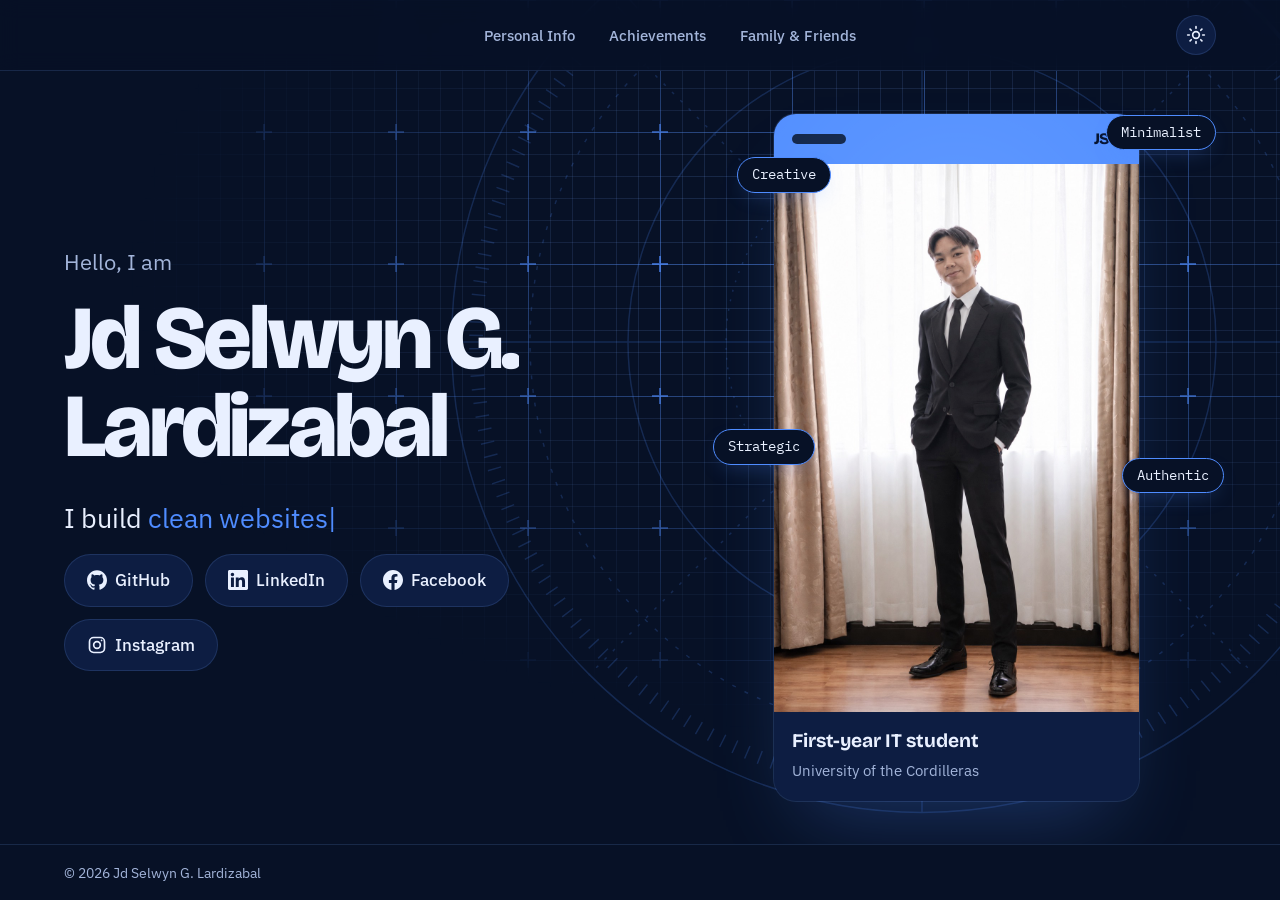
==== commit d78f9ed1: "Add files via upload" ====
--- a/index.html
+++ b/index.html
@@ -98,7 +98,6 @@
 
   <footer class="site-footer">
     <p>&copy; <span id="year">2026</span> Jd Selwyn G. Lardizabal</p>
-    <a class="btn" href="about.html">Next: Personal Info</a>
   </footer>
 
   <script src="script.js"></script>
--- a/style.css
+++ b/style.css
@@ -180,6 +180,8 @@
 }
 .home-btn:hover { border-color: var(--accent); color: var(--accent); transform: translateY(-2px); }
 .home-btn svg { color: var(--accent); flex: none; }
+/* No home button on the home page itself — hidden but keeps the nav centred */
+body.home-page .home-btn { visibility: hidden; pointer-events: none; }
 
 .nav { display: flex; gap: 6px; }
 .nav a {
@@ -341,12 +343,12 @@
   display: flex;
   align-items: center;
   justify-content: space-between;
-  padding: 12px 18px;
+  padding: calc(12px * var(--fit, 1)) calc(18px * var(--fit, 1));
   background: var(--accent);
   color: var(--on-accent);
 }
-.slot { width: 54px; height: 10px; border-radius: 999px; background: var(--bg); opacity: 0.85; }
-.id-logo { font-family: var(--font-head); font-weight: 800; letter-spacing: -0.02em; }
+.slot { width: calc(54px * var(--fit, 1)); height: calc(10px * var(--fit, 1)); border-radius: 999px; background: var(--bg); opacity: 0.85; }
+.id-logo { font-family: var(--font-head); font-weight: 800; letter-spacing: -0.02em; font-size: calc(1rem * var(--fit, 1)); }
 
 .id-photo { aspect-ratio: 1 / 0.95; }
 .id-photo img {
@@ -357,9 +359,9 @@
   object-position: 62% 30%;
 }
 
-.id-plate { display: grid; gap: 2px; padding: 14px 18px 18px; }
-.id-plate b { font-family: var(--font-head); font-size: 1.2rem; font-weight: 700; }
-.id-plate span { color: var(--muted); font-size: 0.95rem; }
+.id-plate { display: grid; gap: calc(2px * var(--fit, 1)); padding: calc(14px * var(--fit, 1)) calc(18px * var(--fit, 1)) calc(18px * var(--fit, 1)); }
+.id-plate b { font-family: var(--font-head); font-size: calc(1.2rem * var(--fit, 1)); font-weight: 700; }
+.id-plate span { color: var(--muted); font-size: calc(0.95rem * var(--fit, 1)); }
 
 /* Light that follows the pointer across the card */
 .glare {
@@ -866,18 +868,20 @@
    so it never forces the whole page to shrink */
 body.home-page .portrait {
   width: 100%;
-  max-width: calc(min(560px, (100vh - 310px) / 1.5) * var(--fit, 1));
-  max-width: calc(min(560px, (100dvh - 310px) / 1.5) * var(--fit, 1));
+  max-width: calc(clamp(180px, (100vh - 310px) / 1.5, 560px) * var(--fit, 1));
+  max-width: calc(clamp(180px, (100dvh - 310px) / 1.5, 560px) * var(--fit, 1));
   padding: calc(14px * var(--fit, 1));
 }
 body.home-page .orbit li {
   font-size: calc(0.85rem * var(--fit, 1));
   padding: calc(6px * var(--fit, 1)) calc(14px * var(--fit, 1));
 }
-@media (max-width: 860px) {
+/* Stack only on real phone widths — at 700–860px the two columns still fit
+   and give the portrait and name much more room than stacking does */
+@media (max-width: 700px) {
+  body.home-page .hero { grid-template-columns: 1fr; }
   body.home-page .portrait { max-width: calc(clamp(160px, 100dvh - 400px, 440px) * var(--fit, 1)); }
   body.home-page .site-footer { padding-block: 10px; }
-  body.home-page .site-footer .btn { padding: 9px 18px; font-size: 0.9rem; }
 }
 
 /* =====================================================================
